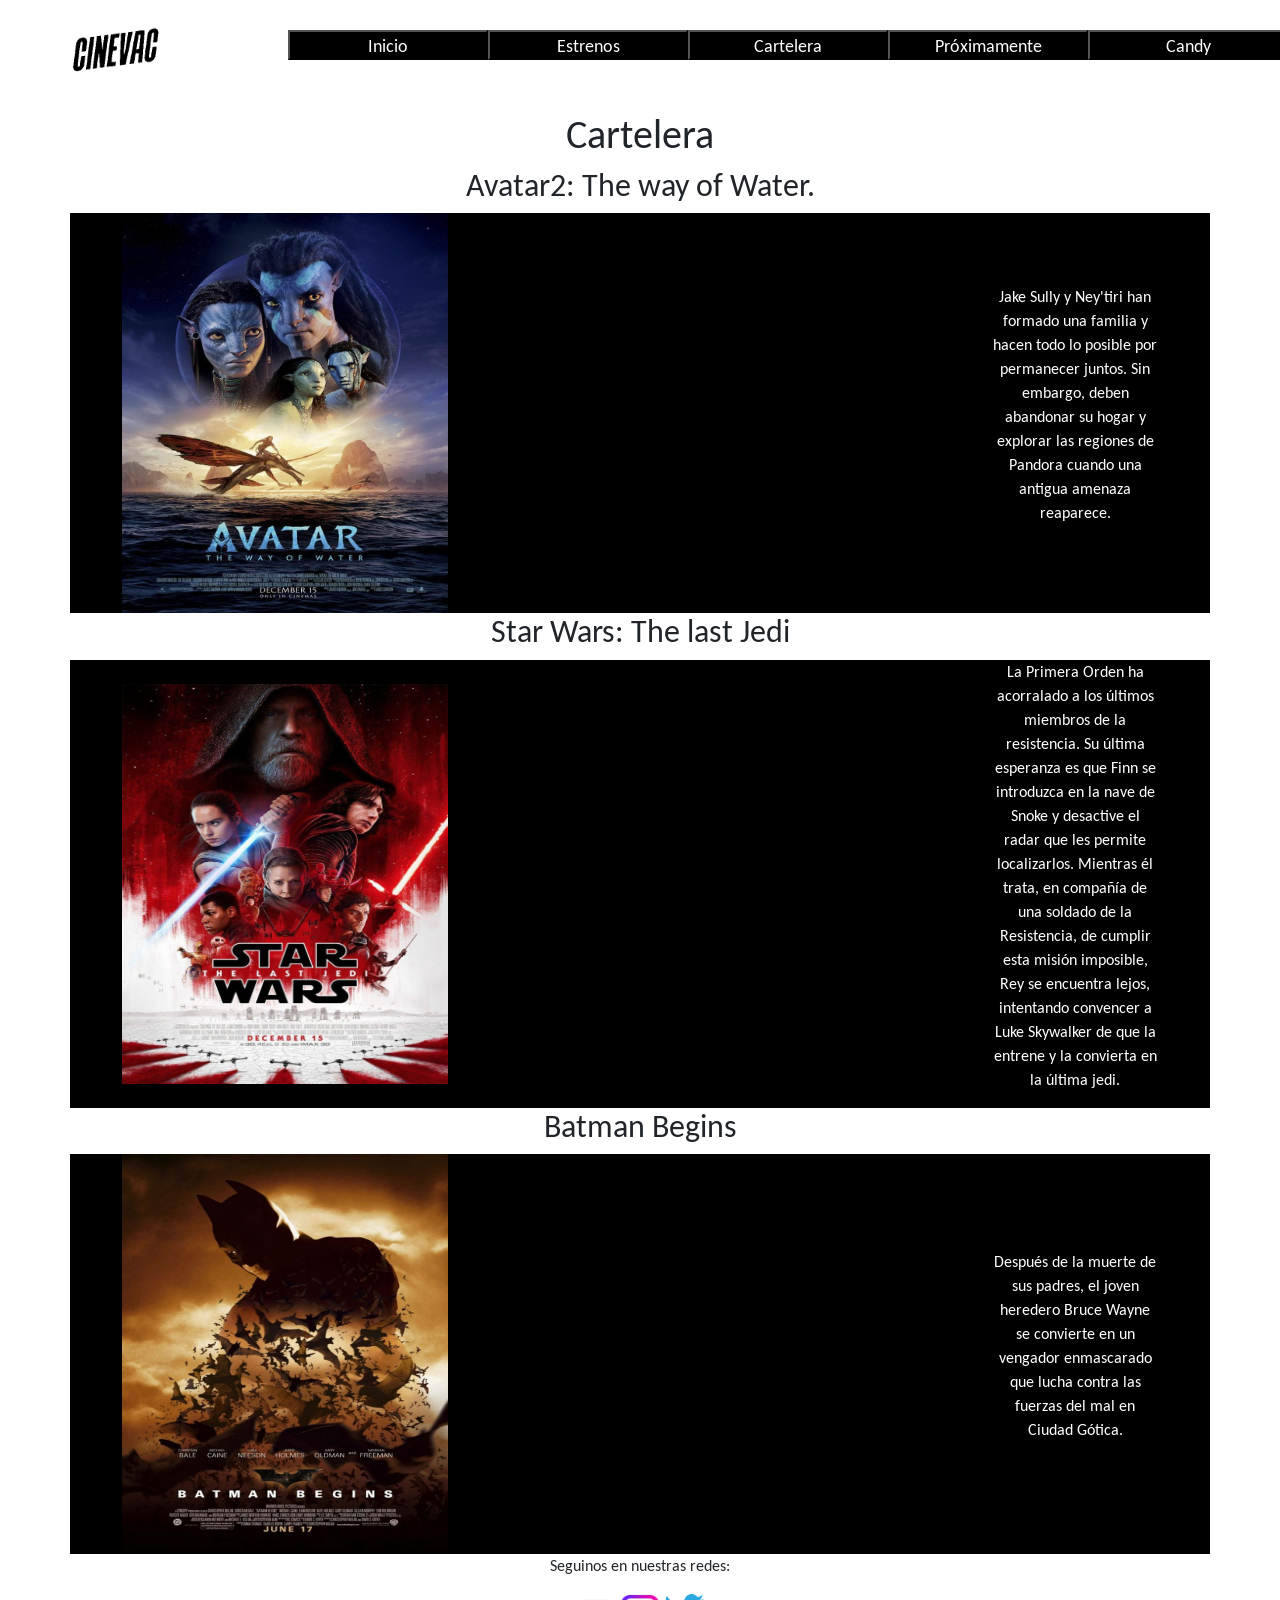
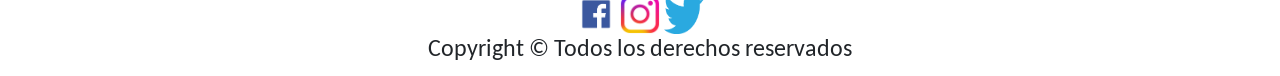
==== cartelera.html @ be59f870 "Primeros cambios para adaptar a boostrap" ====
<!DOCTYPE html>
<html>
  <head>
    <title>CineVac</title>
    <meta charset="utf-8" />
    <meta name="viewport" content="width=device-width, initial-scale=1.0">
    <link href="https://cdn.jsdelivr.net/npm/bootstrap@5.3.0-alpha3/dist/css/bootstrap.min.css" rel="stylesheet" integrity="sha384-KK94CHFLLe+nY2dmCWGMq91rCGa5gtU4mk92HdvYe+M/SXH301p5ILy+dN9+nJOZ" crossorigin="anonymous">
    <script src="https://cdn.jsdelivr.net/npm/bootstrap@5.3.0-alpha3/dist/js/bootstrap.bundle.min.js" integrity="sha384-ENjdO4Dr2bkBIFxQpeoTz1HIcje39Wm4jDKdf19U8gI4ddQ3GYNS7NTKfAdVQSZe" crossorigin="anonymous"></script>
    <link rel="icon" href="Recursos/logocinevac.png" />
    <link rel="stylesheet" href="css/style.css" />
    <link rel="preconnect" href="https://fonts.googleapis.com" />
    <link rel="preconnect" href="https://fonts.gstatic.com" crossorigin />
   
    <link
      href="https://fonts.googleapis.com/css2?family=Carlito:wght@400;700&display=swap"
      rel="stylesheet"/>
  </head>
  <meta name="copyright" content="google" />
  <body class="body">
    <header>
      <nav class="navegador">
        <ul id="nav-list">
          <li> <img class="logo-cvac" src="Recursos/logocinevac.png" alt="logo"/></li>
          <li ><a href="Inicio.html"><input type="button" value="Inicio" class="botones"/></a></li>
          <li ><a href="estrenos.html"><input type="button" value="Estrenos" class="botones"/></a></li>
          <li ><a href="cartelera.html"><input type="button" value="Cartelera" class="botones"/></a></li>
          <li ><a href="proximamente.html"><input type="button" value="Próximamente" class="botones"/></a></li>
          <li ><a href="candy.html"><input type="button" value="Candy" class="botones"/></a></li>
          </ul>
        </nav>
    </header>
    
    
<main>
    <h1>Cartelera</h1>

    <div class="container">
      <h2>Avatar2: The way of Water.</h3>
    <div class="contenedor row">
        <img class="col-4" src="Recursos/avatar.jpg" />
        <iframe class="col-6" src="https://www.youtube.com/embed/d9MyW72ELq0" title="Avatar: The Way of Water | Official Trailer" frameborder="0" allow="accelerometer; autoplay; clipboard-write; encrypted-media; gyroscope; picture-in-picture; web-share" allowfullscreen></iframe>
        <p class="col-2">
        Jake Sully y Ney'tiri han formado una familia y hacen todo lo posible
        por permanecer juntos. Sin embargo, deben abandonar su hogar y explorar
        las regiones de Pandora cuando una antigua amenaza reaparece.
        </p>
    </div>
    </div>

    <div class="container">
    <h2>Star Wars: The last Jedi</h2>
    <div class="contenedor row">
      <img class="col-4" src="Recursos/starwars.jpg" />
      <iframe class="col-6" src="https://www.youtube.com/embed/Q0CbN8sfihY" title="Star Wars: The Last Jedi Trailer (Official)" frameborder="0" allow="accelerometer; autoplay; clipboard-write; encrypted-media; gyroscope; picture-in-picture; web-share" allowfullscreen></iframe>
      <p class="col-2">
        La Primera Orden ha acorralado a los últimos miembros de la resistencia.
        Su última esperanza es que Finn se introduzca en la nave de Snoke y
        desactive el radar que les permite localizarlos. Mientras él trata, en
        compañía de una soldado de la Resistencia, de cumplir esta misión
        imposible, Rey se encuentra lejos, intentando convencer a Luke Skywalker
        de que la entrene y la convierta en la última jedi.
      </p>
    </div>
    </div>

    <div class="container">
    <h2>Batman Begins</h2>
    <div class="contenedor row">
      <img class="col-4"src="Recursos/batman.jpg" />
      <iframe class="col-6"src="https://www.youtube.com/embed/neY2xVmOfUM" title="Batman Begins (2005) Official Trailer #1 - Christopher Nolan Movie" frameborder="0" allow="accelerometer; autoplay; clipboard-write; encrypted-media; gyroscope; picture-in-picture; web-share" allowfullscreen></iframe>
      <p class="col-2">
        Después de la muerte de sus padres, el joven heredero Bruce Wayne se
        convierte en un vengador enmascarado que lucha contra las fuerzas del
        mal en Ciudad Gótica.
      </p>
    </div>
  </div>
  </main>

    <footer class="footer">
      <p>Seguinos en nuestras redes:</p>
      <a href="#" target="_blank"> <img class="logo_red_soc"src="Recursos/logofb.png"></a>
      <a href="#" target="_blank"> <img class="logo_red_soc"src="Recursos/logoig.png"></a>
      <a href="#" target="_blank"> <img class="logo_red_soc"src="Recursos/logotw.png"></a>
      <h4>Copyright © Todos los derechos reservados</h4>
    </footer>
  </body>
</html>
---- css/style.css ----
.body {
  min-height: 100vh;
  display: grid;
  flex-direction: column;
  background-color:  #ffffff;
  text-align: center;
  font-family: "Carlito", sans-serif;
  padding: 5px 7px 5px 7px;
  overflow-y: scroll;
  
 
  
}

.fuente_carlito {
  font-family: "Carlito", sans-serif;
}

.navegador {
  vertical-align: bottom;
  align-items: center;
  justify-content: center;
  background-color: #ffffff;
}

#nav-list {
  list-style-type:none;
  grid-template-columns: repeat(6, 200px);
  display: grid;
  justify-content: center;
  background-color: #ffffff
}


#nav-list li {
  font-size: 18px;
  margin: 15px;
  
}

#nav-list li a {
  padding: 5px 7px 5px 7px; 
  text-decoration: none;
  
}


.logo-cvac {
  height: 60px;
  width: 90px;
  display: grid;
  align-items: center;
} 

/*barra de busqueda*/
.input {
  border-radius: 10px;
}
/*botones de arriba*/
.botones {
  height: 30px;
  width: 200px;
  margin: 10px;
  background-color: #000000;
  color: #ffffff;
  margin-bottom: 15px;

}
.botones:hover {
  background-color: rgb(6, 9, 212);
}

.contenedor img{
height: 400px;
width: 350px;
}
.contenedor iframe{
  margin-left: 10px;
  margin-right: 10px;
  height: 400px;
  width: 500px;

  
}
.mariobanner{
  display: inline-block;
  text-align: center;
  width: 950px;
  color: #000000;
}

.mariobanner img {
height: 400px;

}

.contenedor {

display: flex;
align-items: center;
justify-content: center;
background-color: #000000;

}
 
.contenedor p{
  
  color:#ffffff
}

.aside {
  float:left;
  width: 300px;
  height:500px;
  background-color: #ffffff;
  border: 1px;
  border-style: solid;
  text-align: center;
  justify-content: center;
  
}
.aside h2{
  text-align: center;
}

.login{
  list-style-type: none;
}

#btn_login:hover{
  background-color: rgb(206, 206, 211);
}

.login li{
  margin-bottom: 10px;
  margin-right: 30px;
}
.login h3{
  text-align: center;
}
.foto_pocho{
  height: 450px;
  
  width: 1000px;
}

.contenedor_candy{
  display: inline-block;
  align-items: center;
  justify-content: center; 
  text-align: center;
  
}

.logo_red_soc{
  height: 40px;
  width: 40px;
}

.footer{
margin-top: auto;
}

@media screen and (max-width: 576px){
  .container{
    width: 100%;
  }
   
  }




/* .navegador ul {
  list-style-type: none;
  text-align: center;
}
.navegador li {
  display: inline;
  text-align: center;
  margin: 0 10px 0 0;
}
navegador li a {
  padding: 5px 7px 5px 7px;
  color: #666;
  background-color: #eeeeee;
  border: 1px solid #ccc;
  text-decoration: none;
}
.navegador li a:hover {
  background-color: #333333;
  color: #ffffff;
}

.logo{
    
   margin: 0 auto;
} */
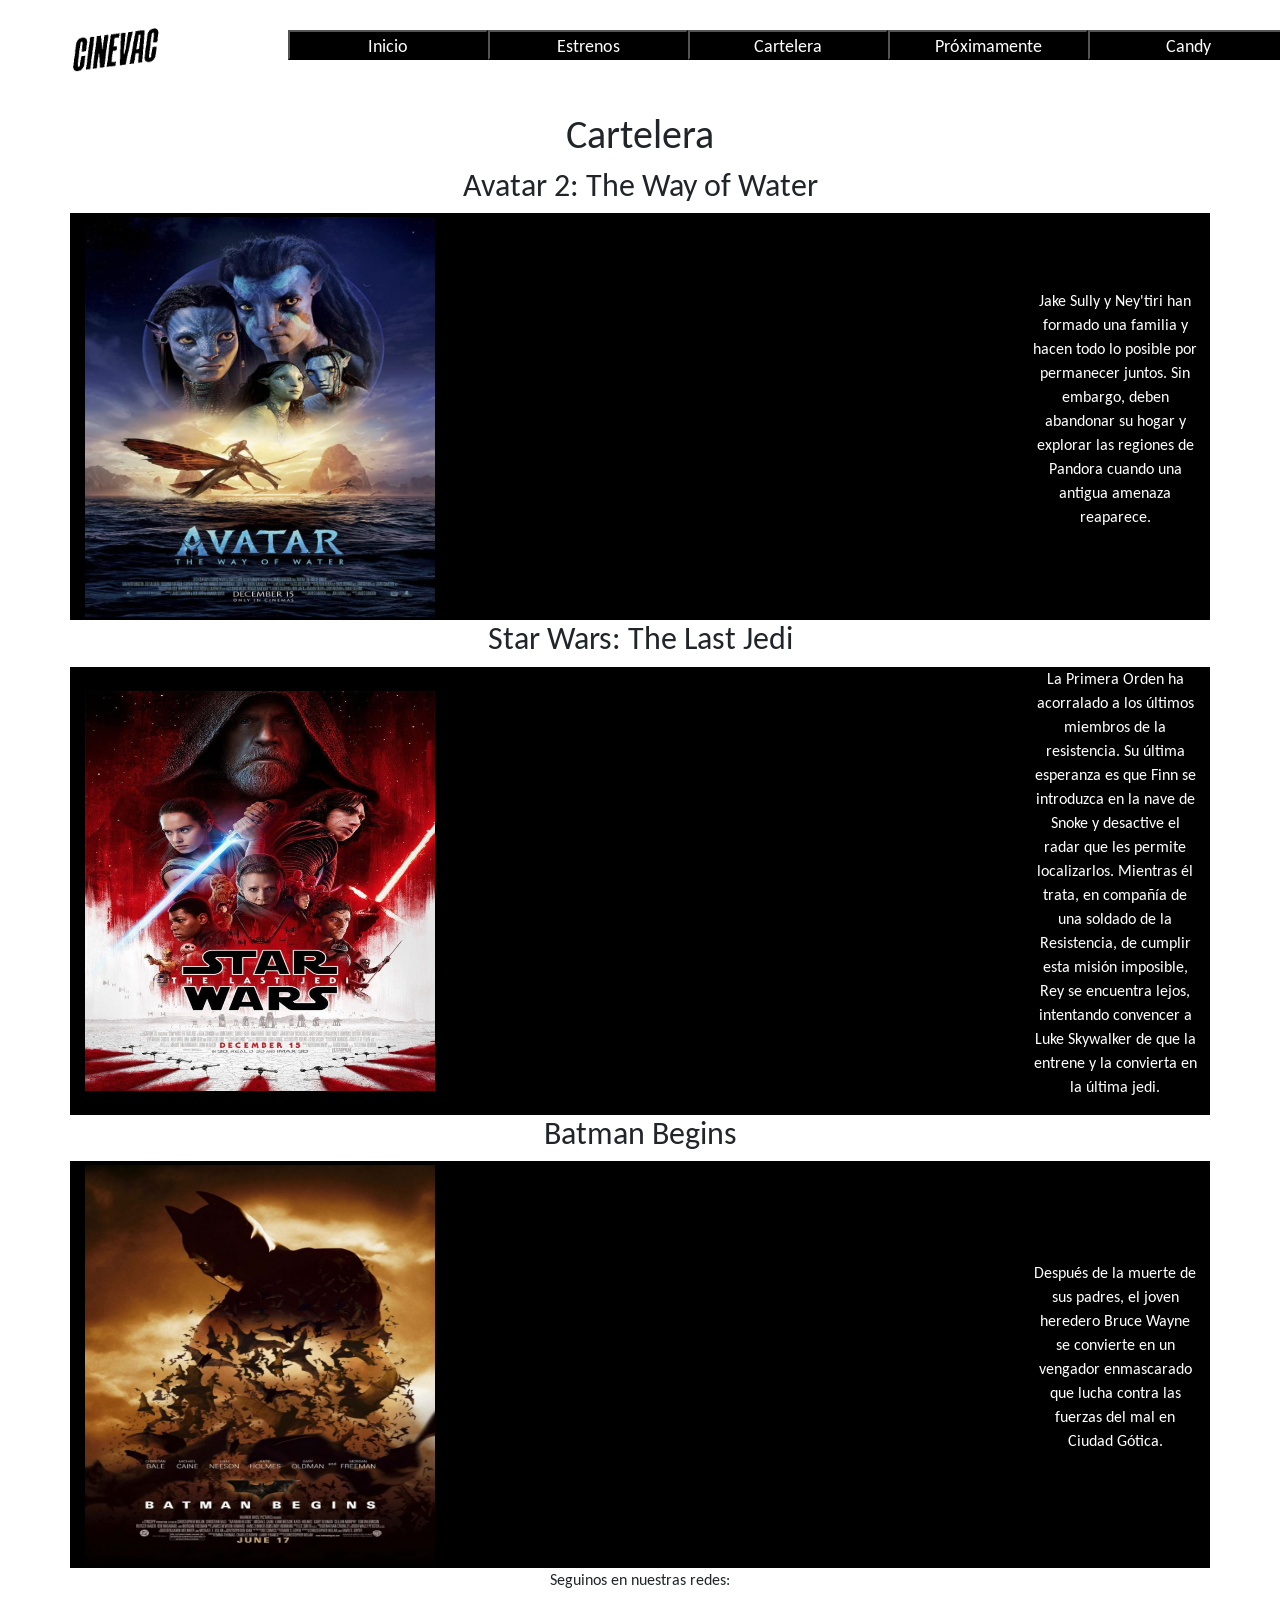
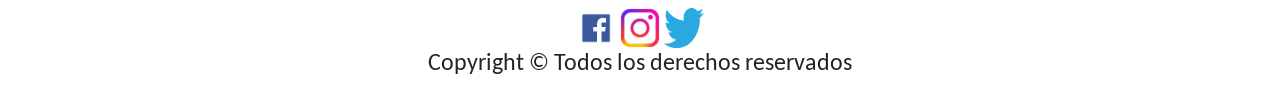
==== commit fc37e2ff: "cambios al responsivo" ====
--- a/cartelera.html
+++ b/cartelera.html
@@ -35,46 +35,61 @@
     <h1>Cartelera</h1>
 
     <div class="container">
-      <h2>Avatar2: The way of Water.</h3>
-    <div class="contenedor row">
-        <img class="col-4" src="Recursos/avatar.jpg" />
-        <iframe class="col-6" src="https://www.youtube.com/embed/d9MyW72ELq0" title="Avatar: The Way of Water | Official Trailer" frameborder="0" allow="accelerometer; autoplay; clipboard-write; encrypted-media; gyroscope; picture-in-picture; web-share" allowfullscreen></iframe>
-        <p class="col-2">
-        Jake Sully y Ney'tiri han formado una familia y hacen todo lo posible
-        por permanecer juntos. Sin embargo, deben abandonar su hogar y explorar
-        las regiones de Pandora cuando una antigua amenaza reaparece.
-        </p>
-    </div>
+      <h2 class="text-center">Avatar 2: The Way of Water</h2>
+      <div class="contenedor row">
+        <div class="col-lg-4 col-sm-12">
+          <img class="img-fluid" src="Recursos/avatar.jpg" alt="Imagen de Avatar 2: The Way of Water" />
+        </div>
+        <div class="col-lg-6 col-sm-12">
+          <div class="embed-responsive embed-responsive-16by9">
+            <iframe class="embed-responsive-item" src="https://www.youtube.com/embed/d9MyW72ELq0" title="Avatar: The Way of Water | Official Trailer" frameborder="0" allow="accelerometer; autoplay; clipboard-write; encrypted-media; gyroscope; picture-in-picture; web-share" allowfullscreen></iframe>
+          </div>
+        </div>
+        <div class="col-lg-2 col-sm-12">
+          <p>
+            Jake Sully y Ney'tiri han formado una familia y hacen todo lo posible por permanecer juntos. Sin embargo, deben abandonar su hogar y explorar las regiones de Pandora cuando una antigua amenaza reaparece.
+          </p>
+        </div>
+      </div>
     </div>
 
     <div class="container">
-    <h2>Star Wars: The last Jedi</h2>
-    <div class="contenedor row">
-      <img class="col-4" src="Recursos/starwars.jpg" />
-      <iframe class="col-6" src="https://www.youtube.com/embed/Q0CbN8sfihY" title="Star Wars: The Last Jedi Trailer (Official)" frameborder="0" allow="accelerometer; autoplay; clipboard-write; encrypted-media; gyroscope; picture-in-picture; web-share" allowfullscreen></iframe>
-      <p class="col-2">
-        La Primera Orden ha acorralado a los últimos miembros de la resistencia.
-        Su última esperanza es que Finn se introduzca en la nave de Snoke y
-        desactive el radar que les permite localizarlos. Mientras él trata, en
-        compañía de una soldado de la Resistencia, de cumplir esta misión
-        imposible, Rey se encuentra lejos, intentando convencer a Luke Skywalker
-        de que la entrene y la convierta en la última jedi.
-      </p>
-    </div>
+      <h2 class="text-center">Star Wars: The Last Jedi</h2>
+      <div class="contenedor row">
+        <div class="col-lg-4 col-sm-12">
+          <img class="img-fluid" src="Recursos/starwars.jpg" alt="Imagen de Star Wars: The Last Jedi" />
+        </div>
+        <div class="col-lg-6 col-sm-12">
+          <div class="embed-responsive embed-responsive-16by9">
+            <iframe class="embed-responsive-item" src="https://www.youtube.com/embed/Q0CbN8sfihY" title="Star Wars: The Last Jedi Trailer (Official)" frameborder="0" allow="accelerometer; autoplay; clipboard-write; encrypted-media; gyroscope; picture-in-picture; web-share" allowfullscreen></iframe>
+          </div>
+        </div>
+        <div class="col-lg-2 col-sm-12">
+          <p>
+            La Primera Orden ha acorralado a los últimos miembros de la resistencia. Su última esperanza es que Finn se introduzca en la nave de Snoke y desactive el radar que les permite localizarlos. Mientras él trata, en compañía de una soldado de la Resistencia, de cumplir esta misión imposible, Rey se encuentra lejos, intentando convencer a Luke Skywalker de que la entrene y la convierta en la última jedi.
+          </p>
+        </div>
+      </div>
     </div>
 
     <div class="container">
-    <h2>Batman Begins</h2>
-    <div class="contenedor row">
-      <img class="col-4"src="Recursos/batman.jpg" />
-      <iframe class="col-6"src="https://www.youtube.com/embed/neY2xVmOfUM" title="Batman Begins (2005) Official Trailer #1 - Christopher Nolan Movie" frameborder="0" allow="accelerometer; autoplay; clipboard-write; encrypted-media; gyroscope; picture-in-picture; web-share" allowfullscreen></iframe>
-      <p class="col-2">
-        Después de la muerte de sus padres, el joven heredero Bruce Wayne se
-        convierte en un vengador enmascarado que lucha contra las fuerzas del
-        mal en Ciudad Gótica.
-      </p>
+      <h2 class="text-center">Batman Begins</h2>
+      <div class="contenedor row">
+        <div class="col-lg-4 col-sm-12">
+          <img class="img-fluid" src="Recursos/batman.jpg" alt="Imagen de Batman Begins" />
+        </div>
+        <div class="col-lg-6 col-sm-12">
+          <div class="embed-responsive embed-responsive-16by9">
+            <iframe class="embed-responsive-item" src="https://www.youtube.com/embed/neY2xVmOfUM" title="Batman Begins (2005) Official Trailer #1 - Christopher Nolan Movie" frameborder="0" allow="accelerometer; autoplay; clipboard-write; encrypted-media; gyroscope; picture-in-picture; web-share" allowfullscreen></iframe>
+          </div>
+        </div>
+        <div class="col-lg-2 col-sm-12">
+          <p>
+            Después de la muerte de sus padres, el joven heredero Bruce Wayne se convierte en un vengador enmascarado que lucha contra las fuerzas del mal en Ciudad Gótica.
+          </p>
+        </div>
+      </div>
     </div>
-  </div>
   </main>
 
     <footer class="footer">
--- a/css/style.css
+++ b/css/style.css
@@ -136,9 +136,7 @@
   margin-bottom: 10px;
   margin-right: 30px;
 }
-.login h3{
-  text-align: center;
-}
+
 .foto_pocho{
   height: 450px;
   
@@ -164,7 +162,7 @@
 
 @media screen and (max-width: 576px){
   .container{
-    width: 100%;
+    width: 100vh;
   }
    
   }
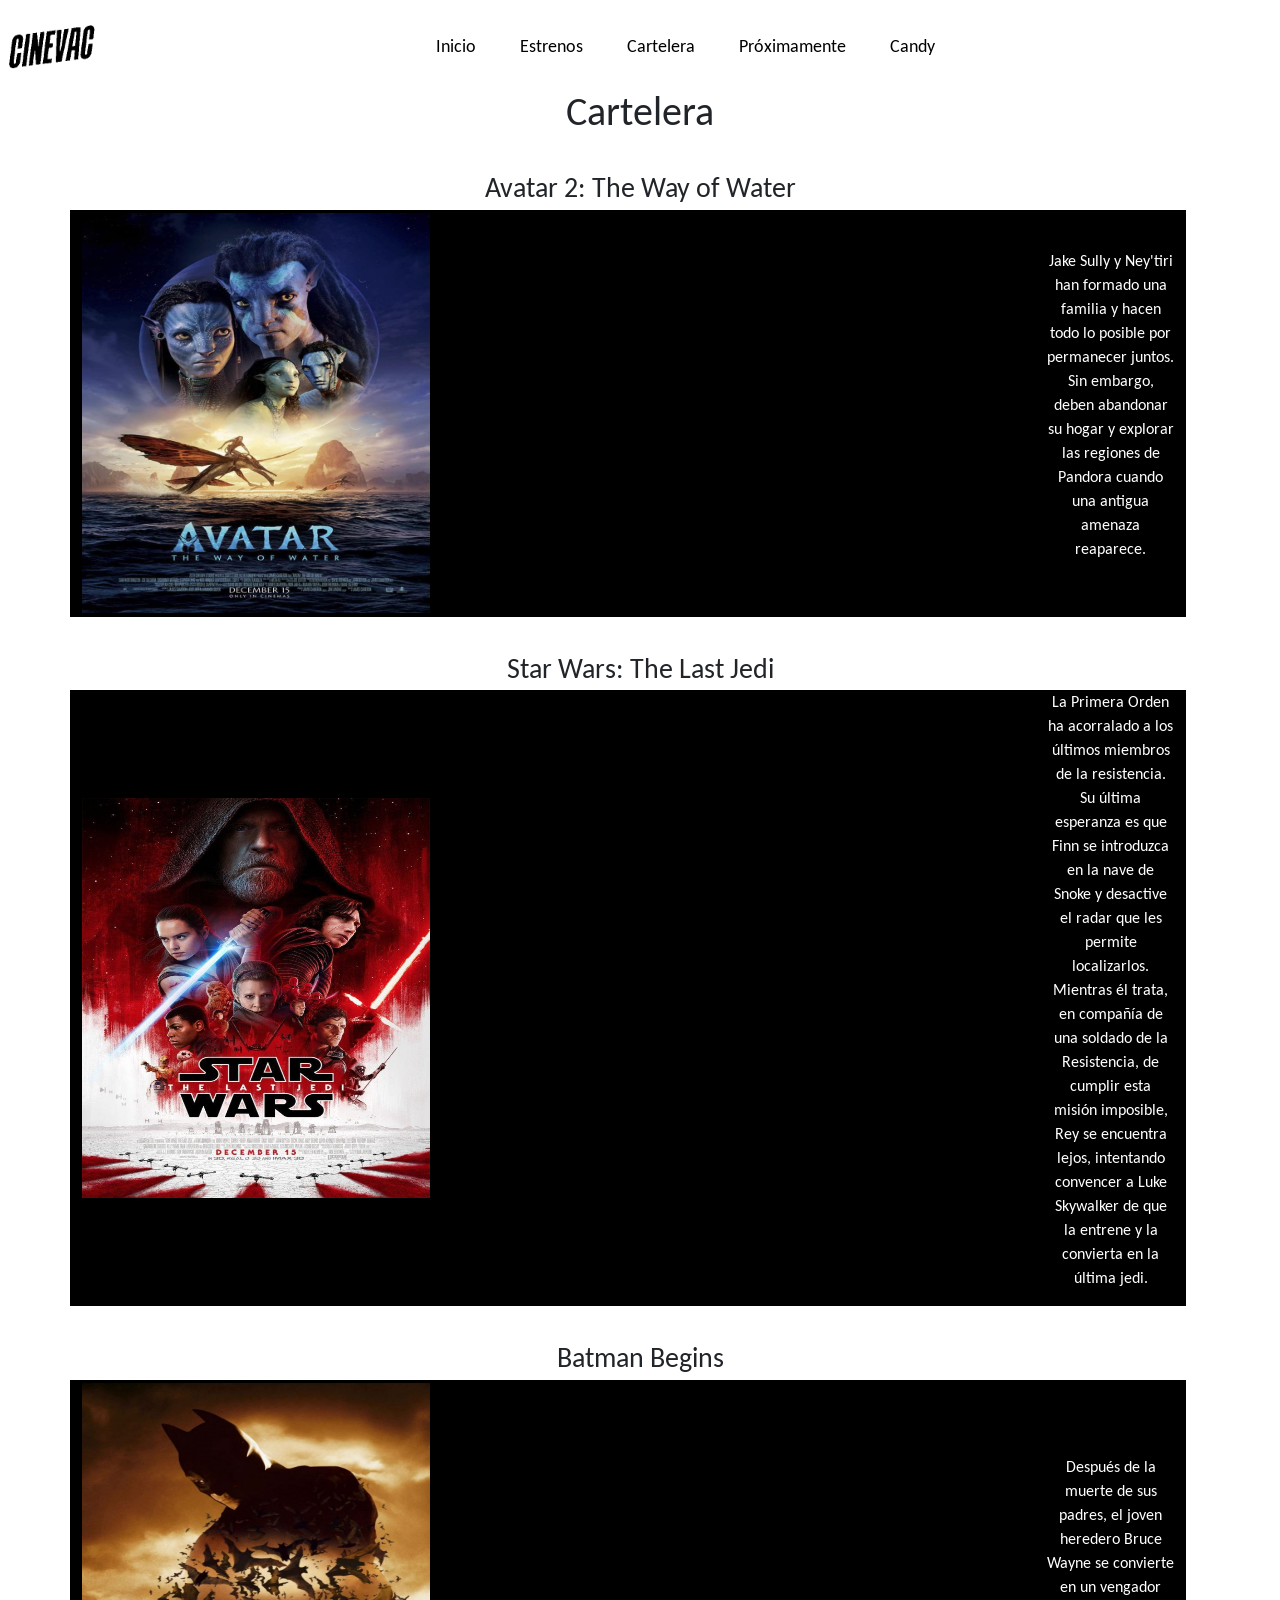
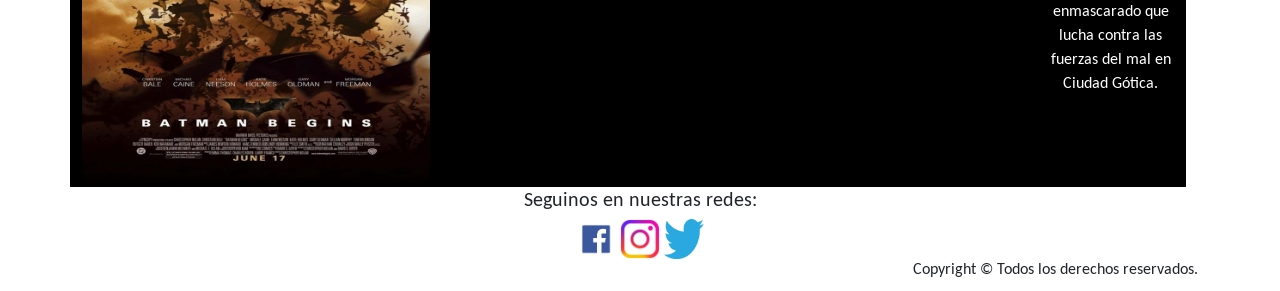
==== commit 68aa87e8: "se hicieron resposivos estrenos y cartelera, adaptandolos a vista mobile, se cambio la foto de candy" ====
--- a/cartelera.html
+++ b/cartelera.html
@@ -10,7 +10,6 @@
     <link rel="stylesheet" href="css/style.css" />
     <link rel="preconnect" href="https://fonts.googleapis.com" />
     <link rel="preconnect" href="https://fonts.gstatic.com" crossorigin />
-   
     <link
       href="https://fonts.googleapis.com/css2?family=Carlito:wght@400;700&display=swap"
       rel="stylesheet"/>
@@ -18,24 +17,25 @@
   <meta name="copyright" content="google" />
   <body class="body">
     <header>
-      <nav class="navegador">
-        <ul id="nav-list">
-          <li> <img class="logo-cvac" src="Recursos/logocinevac.png" alt="logo"/></li>
-          <li ><a href="Inicio.html"><input type="button" value="Inicio" class="botones"/></a></li>
-          <li ><a href="estrenos.html"><input type="button" value="Estrenos" class="botones"/></a></li>
-          <li ><a href="cartelera.html"><input type="button" value="Cartelera" class="botones"/></a></li>
-          <li ><a href="proximamente.html"><input type="button" value="Próximamente" class="botones"/></a></li>
-          <li ><a href="candy.html"><input type="button" value="Candy" class="botones"/></a></li>
+      <nav class="navbar navbar-expand-lg navbar-light">
+        <img src="Recursos/logocinevac.png" alt="logo" class="logo-cvac">
+        <div class="collapse navbar-collapse" id="nav-list">
+          <ul class="navbar-nav ml-auto">
+            <li class="nav-item"> <a class="nav-link" href="Inicio.html">Inicio</a></li>
+            <li class="nav-item"> <a class="nav-link" href="estrenos.html">Estrenos</a></li>
+            <li class="nav-item"> <a class="nav-link" href="cartelera.html">Cartelera</a></li>
+            <li class="nav-item"> <a class="nav-link" href="proximamente.html">Próximamente</a></li>
+            <li class="nav-item"> <a class="nav-link" href="candy.html">Candy</a></li>
           </ul>
-        </nav>
+        </div>
+      </nav>
     </header>
     
-    
-<main>
+  <main>
     <h1>Cartelera</h1>
 
     <div class="container">
-      <h2 class="text-center">Avatar 2: The Way of Water</h2>
+      <h3 class="text-center">Avatar 2: The Way of Water</h3>
       <div class="contenedor row">
         <div class="col-lg-4 col-sm-12">
           <img class="img-fluid" src="Recursos/avatar.jpg" alt="Imagen de Avatar 2: The Way of Water" />
@@ -54,7 +54,7 @@
     </div>
 
     <div class="container">
-      <h2 class="text-center">Star Wars: The Last Jedi</h2>
+      <h3 class="text-center">Star Wars: The Last Jedi</h3>
       <div class="contenedor row">
         <div class="col-lg-4 col-sm-12">
           <img class="img-fluid" src="Recursos/starwars.jpg" alt="Imagen de Star Wars: The Last Jedi" />
@@ -73,7 +73,7 @@
     </div>
 
     <div class="container">
-      <h2 class="text-center">Batman Begins</h2>
+      <h3 class="text-center">Batman Begins</h3>
       <div class="contenedor row">
         <div class="col-lg-4 col-sm-12">
           <img class="img-fluid" src="Recursos/batman.jpg" alt="Imagen de Batman Begins" />
@@ -92,12 +92,22 @@
     </div>
   </main>
 
-    <footer class="footer">
-      <p>Seguinos en nuestras redes:</p>
-      <a href="#" target="_blank"> <img class="logo_red_soc"src="Recursos/logofb.png"></a>
-      <a href="#" target="_blank"> <img class="logo_red_soc"src="Recursos/logoig.png"></a>
-      <a href="#" target="_blank"> <img class="logo_red_soc"src="Recursos/logotw.png"></a>
-      <h4>Copyright © Todos los derechos reservados</h4>
-    </footer>
+  <footer>
+    <div class="container">
+      <div class="row">
+        <div class="col-12">
+          <h5 class="col-12">Seguinos en nuestras redes:</h5>
+          
+            <a href="#" target="_blank"><img class="logo_red_soc" src="Recursos/logofb.png" alt="Facebook"></a>
+            <a href="#" target="_blank"><img class="logo_red_soc" src="Recursos/logoig.png" alt="Instagram"></a>
+            <a href="#" target="_blank"><img class="logo_red_soc" src="Recursos/logotw.png" alt="Twitter"></a>
+          </div>
+        </div>
+        <div class="col-12">
+          <h6 class="text-end">Copyright © Todos los derechos reservados.</h6>
+        </div>
+      </div>
+    </div>
+  </footer>
   </body>
 </html>
--- a/css/style.css
+++ b/css/style.css
@@ -8,28 +8,21 @@
   font-family: "Carlito", sans-serif;
   padding: 5px 7px 5px 7px;
   overflow-y: scroll;
-  
- 
-  
 }
 
 .fuente_carlito {
   font-family: "Carlito", sans-serif;
 }
 
-.navegador {
-  vertical-align: bottom;
-  align-items: center;
-  justify-content: center;
-  background-color: #ffffff;
-}
 
 #nav-list {
   list-style-type:none;
   grid-template-columns: repeat(6, 200px);
   display: grid;
   justify-content: center;
-  background-color: #ffffff
+  background-color: #ffffff;
+  
+  
 }
 
 
@@ -42,9 +35,12 @@
 #nav-list li a {
   padding: 5px 7px 5px 7px; 
   text-decoration: none;
-  
+  color: #000000;
 }
 
+#nav-list li a:hover {
+  color: #002fff;
+}
 
 .logo-cvac {
   height: 60px;
@@ -68,16 +64,29 @@
 
 }
 .botones:hover {
-  background-color: rgb(6, 9, 212);
+  background-color: rgb(35, 33, 190);
+}
+
+.contenedor {
+  display: flex;
+  align-items: center;
+  justify-content: center ;
+  background-color: #000000;
+  width: 100%;
+}
+
+
+.contenedor p{
+  margin-left: 35px;
+  color:#ffffff
 }
 
 .contenedor img{
 height: 400px;
 width: 350px;
 }
+
 .contenedor iframe{
-  margin-left: 10px;
-  margin-right: 10px;
   height: 400px;
   width: 500px;
 
@@ -95,25 +104,14 @@
 
 }
 
-.contenedor {
-
-display: flex;
-align-items: center;
-justify-content: center;
-background-color: #000000;
-
-}
- 
-.contenedor p{
-  
-  color:#ffffff
-}
 
 .aside {
   float:left;
   width: 300px;
   height:500px;
+  margin-top: 45px;
   background-color: #ffffff;
+  color: #000000;
   border: 1px;
   border-style: solid;
   text-align: center;
@@ -128,27 +126,19 @@
   list-style-type: none;
 }
 
-#btn_login:hover{
-  background-color: rgb(206, 206, 211);
-}
-
 .login li{
   margin-bottom: 10px;
   margin-right: 30px;
+  
 }
 
-.foto_pocho{
-  height: 450px;
-  
-  width: 1000px;
-}
 
 .contenedor_candy{
   display: inline-block;
   align-items: center;
   justify-content: center; 
   text-align: center;
-  
+
 }
 
 .logo_red_soc{
@@ -156,19 +146,20 @@
   width: 40px;
 }
 
-.footer{
-margin-top: auto;
+
+
+.navbar-nav .nav-link{
+  color: rgb(0, 0, 0);
 }
 
-@media screen and (max-width: 576px){
-  .container{
-    width: 100vh;
-  }
-   
-  }
+.navbar-nav .nav-link:hover {
+  color: rgb(0, 46, 252);
+}
 
-
-
+.container h3{
+  margin-top: 35px;
+  margin-bottom: 5px;
+}
 
 /* .navegador ul {
   list-style-type: none;
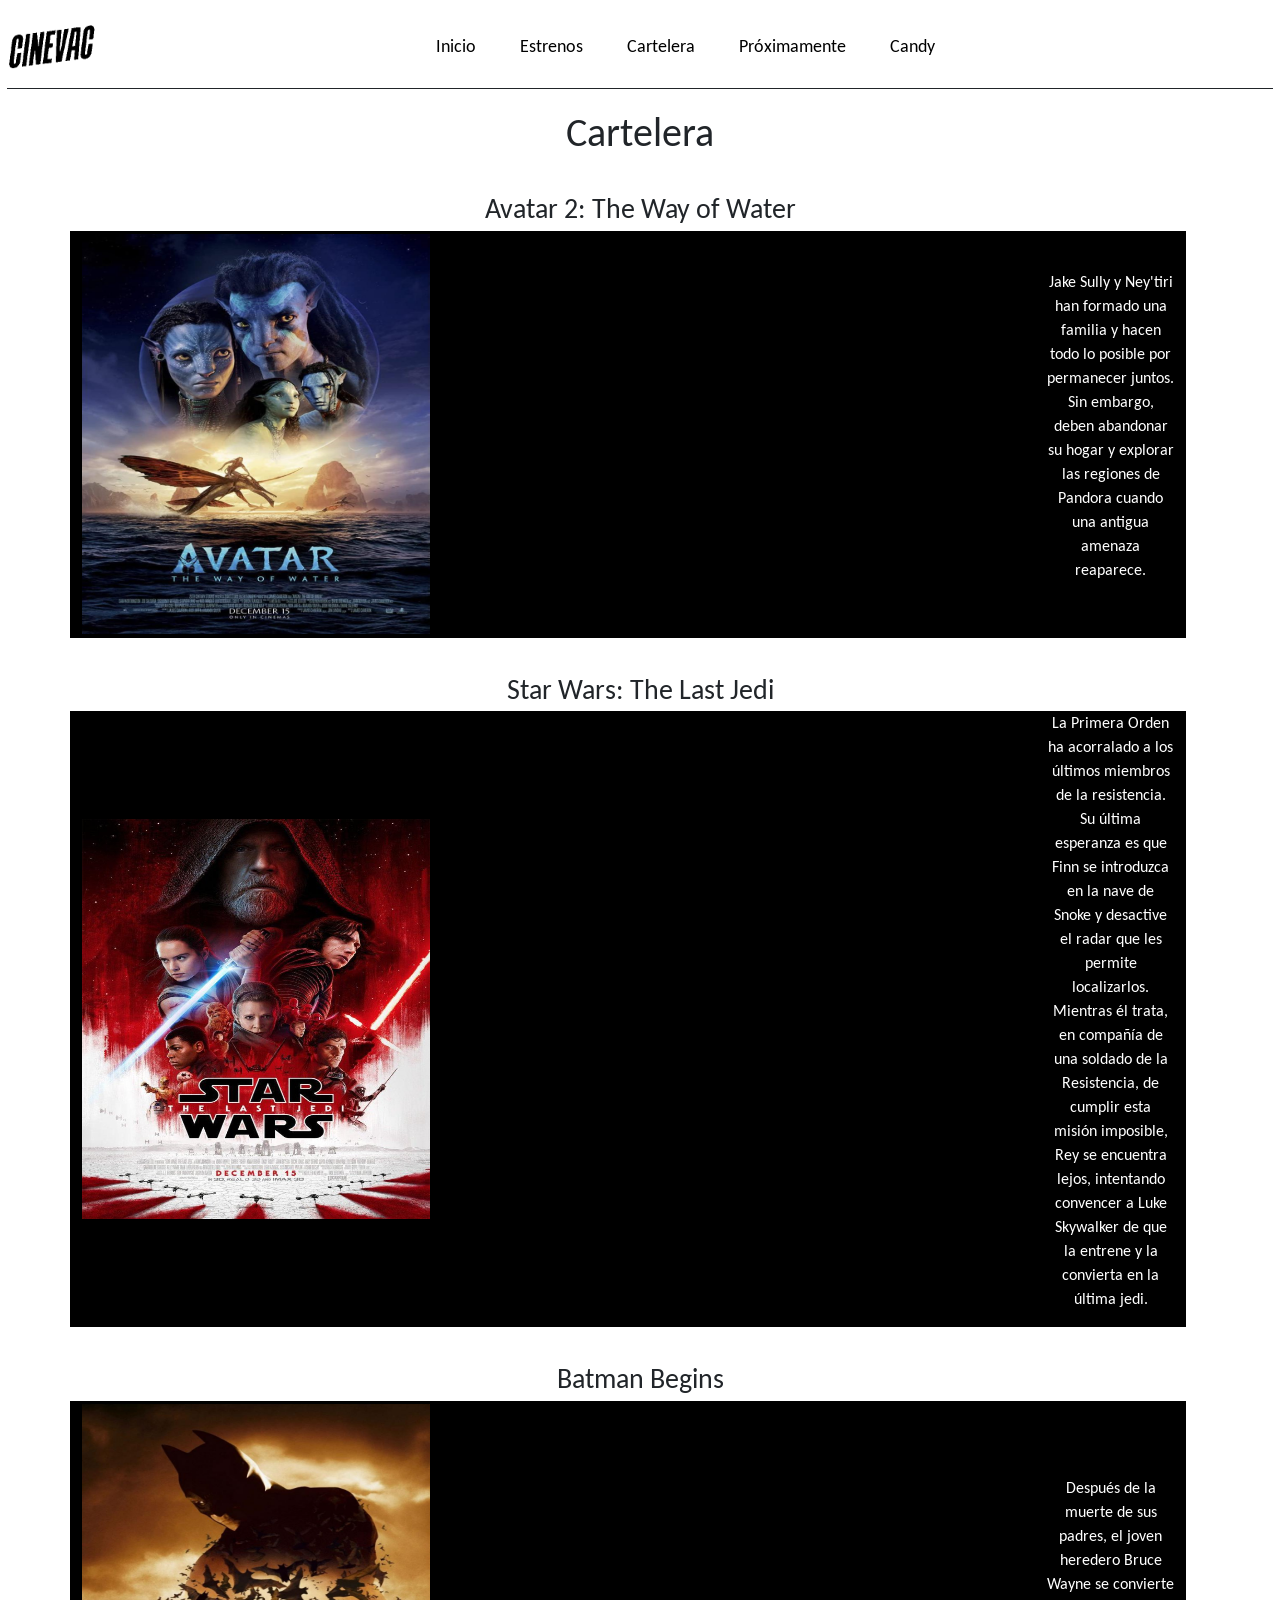
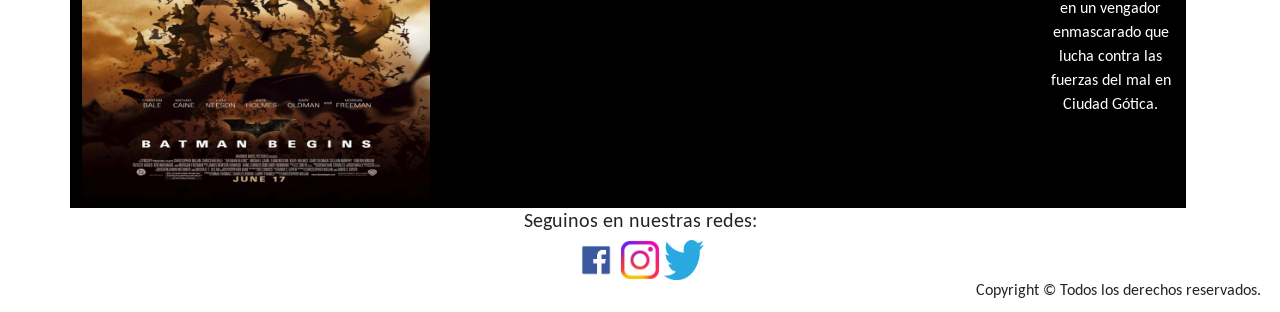
==== commit 83ecba8b: "se agrego media queries para ajustar el tamaño de todos los elementos de estrenos y cartelera para l" ====
--- a/cartelera.html
+++ b/cartelera.html
@@ -16,84 +16,88 @@
   </head>
   <meta name="copyright" content="google" />
   <body class="body">
+    
     <header>
-      <nav class="navbar navbar-expand-lg navbar-light">
-        <img src="Recursos/logocinevac.png" alt="logo" class="logo-cvac">
-        <div class="collapse navbar-collapse" id="nav-list">
-          <ul class="navbar-nav ml-auto">
-            <li class="nav-item"> <a class="nav-link" href="Inicio.html">Inicio</a></li>
-            <li class="nav-item"> <a class="nav-link" href="estrenos.html">Estrenos</a></li>
-            <li class="nav-item"> <a class="nav-link" href="cartelera.html">Cartelera</a></li>
-            <li class="nav-item"> <a class="nav-link" href="proximamente.html">Próximamente</a></li>
-            <li class="nav-item"> <a class="nav-link" href="candy.html">Candy</a></li>
-          </ul>
-        </div>
-      </nav>
+      <div class="encabezado">
+        <nav class="navbar navbar-expand-lg navbar-light">
+          <img src="Recursos/logocinevac.png" alt="logo" class="logo-cvac">
+          <div class="collapse navbar-collapse" id="nav-list">
+            <ul class="navbar-nav ml-auto">
+              <li class="nav-item"> <a class="nav-link" href="Inicio.html">Inicio</a></li>
+              <li class="nav-item"> <a class="nav-link" href="estrenos.html">Estrenos</a></li>
+              <li class="nav-item"> <a class="nav-link" href="cartelera.html">Cartelera</a></li>
+              <li class="nav-item"> <a class="nav-link" href="proximamente.html">Próximamente</a></li>
+              <li class="nav-item"> <a class="nav-link" href="candy.html">Candy</a></li>
+            </ul>
+          </div>
+        </nav>
+      </div>
     </header>
     
-  <main>
-    <h1>Cartelera</h1>
+    <main>
+      
 
-    <div class="container">
-      <h3 class="text-center">Avatar 2: The Way of Water</h3>
-      <div class="contenedor row">
-        <div class="col-lg-4 col-sm-12">
-          <img class="img-fluid" src="Recursos/avatar.jpg" alt="Imagen de Avatar 2: The Way of Water" />
-        </div>
-        <div class="col-lg-6 col-sm-12">
-          <div class="embed-responsive embed-responsive-16by9">
-            <iframe class="embed-responsive-item" src="https://www.youtube.com/embed/d9MyW72ELq0" title="Avatar: The Way of Water | Official Trailer" frameborder="0" allow="accelerometer; autoplay; clipboard-write; encrypted-media; gyroscope; picture-in-picture; web-share" allowfullscreen></iframe>
+      <div class="container">
+        <h1>Cartelera</h1>
+        <h3 class="text-center">Avatar 2: The Way of Water</h3>
+        <div class="contenedor row">
+          <div class="col-lg-4 col-sm-12">
+            <img class="img-fluid" src="Recursos/avatar.jpg" alt="Imagen de Avatar 2: The Way of Water" />
+          </div>
+          <div class="col-lg-6 col-sm-12">
+            <div class="embed-responsive embed-responsive-16by9">
+              <iframe class="embed-responsive-item" src="https://www.youtube.com/embed/d9MyW72ELq0" title="Avatar: The Way of Water | Official Trailer" frameborder="0" allow="accelerometer; autoplay; clipboard-write; encrypted-media; gyroscope; picture-in-picture; web-share" allowfullscreen></iframe>
+            </div>
+          </div>
+          <div class="col-lg-2 col-sm-12">
+            <p>
+              Jake Sully y Ney'tiri han formado una familia y hacen todo lo posible por permanecer juntos. Sin embargo, deben abandonar su hogar y explorar las regiones de Pandora cuando una antigua amenaza reaparece.
+            </p>
           </div>
         </div>
-        <div class="col-lg-2 col-sm-12">
-          <p>
-            Jake Sully y Ney'tiri han formado una familia y hacen todo lo posible por permanecer juntos. Sin embargo, deben abandonar su hogar y explorar las regiones de Pandora cuando una antigua amenaza reaparece.
-          </p>
+      </div>
+
+      <div class="container">
+        <h3 class="text-center">Star Wars: The Last Jedi</h3>
+        <div class="contenedor row">
+          <div class="col-lg-4 col-sm-12">
+            <img class="img-fluid" src="Recursos/starwars.jpg" alt="Imagen de Star Wars: The Last Jedi" />
+          </div>
+          <div class="col-lg-6 col-sm-12">
+            <div class="embed-responsive embed-responsive-16by9">
+              <iframe class="embed-responsive-item" src="https://www.youtube.com/embed/Q0CbN8sfihY" title="Star Wars: The Last Jedi Trailer (Official)" frameborder="0" allow="accelerometer; autoplay; clipboard-write; encrypted-media; gyroscope; picture-in-picture; web-share" allowfullscreen></iframe>
+            </div>
+          </div>
+          <div class="col-lg-2 col-sm-12">
+            <p>
+              La Primera Orden ha acorralado a los últimos miembros de la resistencia. Su última esperanza es que Finn se introduzca en la nave de Snoke y desactive el radar que les permite localizarlos. Mientras él trata, en compañía de una soldado de la Resistencia, de cumplir esta misión imposible, Rey se encuentra lejos, intentando convencer a Luke Skywalker de que la entrene y la convierta en la última jedi.
+            </p>
+          </div>
         </div>
       </div>
-    </div>
 
-    <div class="container">
-      <h3 class="text-center">Star Wars: The Last Jedi</h3>
-      <div class="contenedor row">
-        <div class="col-lg-4 col-sm-12">
-          <img class="img-fluid" src="Recursos/starwars.jpg" alt="Imagen de Star Wars: The Last Jedi" />
-        </div>
-        <div class="col-lg-6 col-sm-12">
-          <div class="embed-responsive embed-responsive-16by9">
-            <iframe class="embed-responsive-item" src="https://www.youtube.com/embed/Q0CbN8sfihY" title="Star Wars: The Last Jedi Trailer (Official)" frameborder="0" allow="accelerometer; autoplay; clipboard-write; encrypted-media; gyroscope; picture-in-picture; web-share" allowfullscreen></iframe>
+      <div class="container">
+        <h3 class="text-center">Batman Begins</h3>
+        <div class="contenedor row">
+          <div class="col-lg-4 col-sm-12">
+            <img class="img-fluid" src="Recursos/batman.jpg" alt="Imagen de Batman Begins" />
+          </div>
+          <div class="col-lg-6 col-sm-12">
+            <div class="embed-responsive embed-responsive-16by9">
+              <iframe class="embed-responsive-item" src="https://www.youtube.com/embed/neY2xVmOfUM" title="Batman Begins (2005) Official Trailer #1 - Christopher Nolan Movie" frameborder="0" allow="accelerometer; autoplay; clipboard-write; encrypted-media; gyroscope; picture-in-picture; web-share" allowfullscreen></iframe>
+            </div>
+          </div>
+          <div class="col-lg-2 col-sm-12">
+            <p>
+              Después de la muerte de sus padres, el joven heredero Bruce Wayne se convierte en un vengador enmascarado que lucha contra las fuerzas del mal en Ciudad Gótica.
+            </p>
           </div>
         </div>
-        <div class="col-lg-2 col-sm-12">
-          <p>
-            La Primera Orden ha acorralado a los últimos miembros de la resistencia. Su última esperanza es que Finn se introduzca en la nave de Snoke y desactive el radar que les permite localizarlos. Mientras él trata, en compañía de una soldado de la Resistencia, de cumplir esta misión imposible, Rey se encuentra lejos, intentando convencer a Luke Skywalker de que la entrene y la convierta en la última jedi.
-          </p>
-        </div>
       </div>
-    </div>
-
-    <div class="container">
-      <h3 class="text-center">Batman Begins</h3>
-      <div class="contenedor row">
-        <div class="col-lg-4 col-sm-12">
-          <img class="img-fluid" src="Recursos/batman.jpg" alt="Imagen de Batman Begins" />
-        </div>
-        <div class="col-lg-6 col-sm-12">
-          <div class="embed-responsive embed-responsive-16by9">
-            <iframe class="embed-responsive-item" src="https://www.youtube.com/embed/neY2xVmOfUM" title="Batman Begins (2005) Official Trailer #1 - Christopher Nolan Movie" frameborder="0" allow="accelerometer; autoplay; clipboard-write; encrypted-media; gyroscope; picture-in-picture; web-share" allowfullscreen></iframe>
-          </div>
-        </div>
-        <div class="col-lg-2 col-sm-12">
-          <p>
-            Después de la muerte de sus padres, el joven heredero Bruce Wayne se convierte en un vengador enmascarado que lucha contra las fuerzas del mal en Ciudad Gótica.
-          </p>
-        </div>
-      </div>
-    </div>
-  </main>
+    </main>
 
   <footer>
-    <div class="container">
+    <div class="container-fluid">
       <div class="row">
         <div class="col-12">
           <h5 class="col-12">Seguinos en nuestras redes:</h5>
--- a/css/style.css
+++ b/css/style.css
@@ -8,6 +8,12 @@
   font-family: "Carlito", sans-serif;
   padding: 5px 7px 5px 7px;
   overflow-y: scroll;
+  border-color: #000000;
+}
+
+.encabezado{
+  border-bottom: 1px solid;
+  
 }
 
 .fuente_carlito {
@@ -49,10 +55,7 @@
   align-items: center;
 } 
 
-/*barra de busqueda*/
-.input {
-  border-radius: 10px;
-}
+
 /*botones de arriba*/
 .botones {
   height: 30px;
@@ -138,7 +141,7 @@
   align-items: center;
   justify-content: center; 
   text-align: center;
-
+  width: 1200px;
 }
 
 .logo_red_soc{
@@ -156,10 +159,31 @@
   color: rgb(0, 46, 252);
 }
 
+.container h1{
+  margin-top: 20px;
+  margin-bottom: 5px;
+}
+
 .container h3{
   margin-top: 35px;
   margin-bottom: 5px;
 }
+
+@media screen and (max-width: 400px){
+    img.logo-cvac{ width: 200px; height: 130px;}
+    #nav-list li{ font-size:3rem;}
+    h1 {font-size: 4rem;}
+    h3 {font-size: 3rem;}
+    p {font-size: 2.5rem;}
+    img.img-fluid {width: 700px ; height: 800px ;}
+    iframe.embed-responsive-item {width: 900px; height: 500px;}
+    h5{font-size: 2.5rem;}
+    h6{font-size: 2rem;}
+    img.logo_red_soc{width: 60px ; height: 60px;}
+    }
+
+ 
+
 
 /* .navegador ul {
   list-style-type: none;
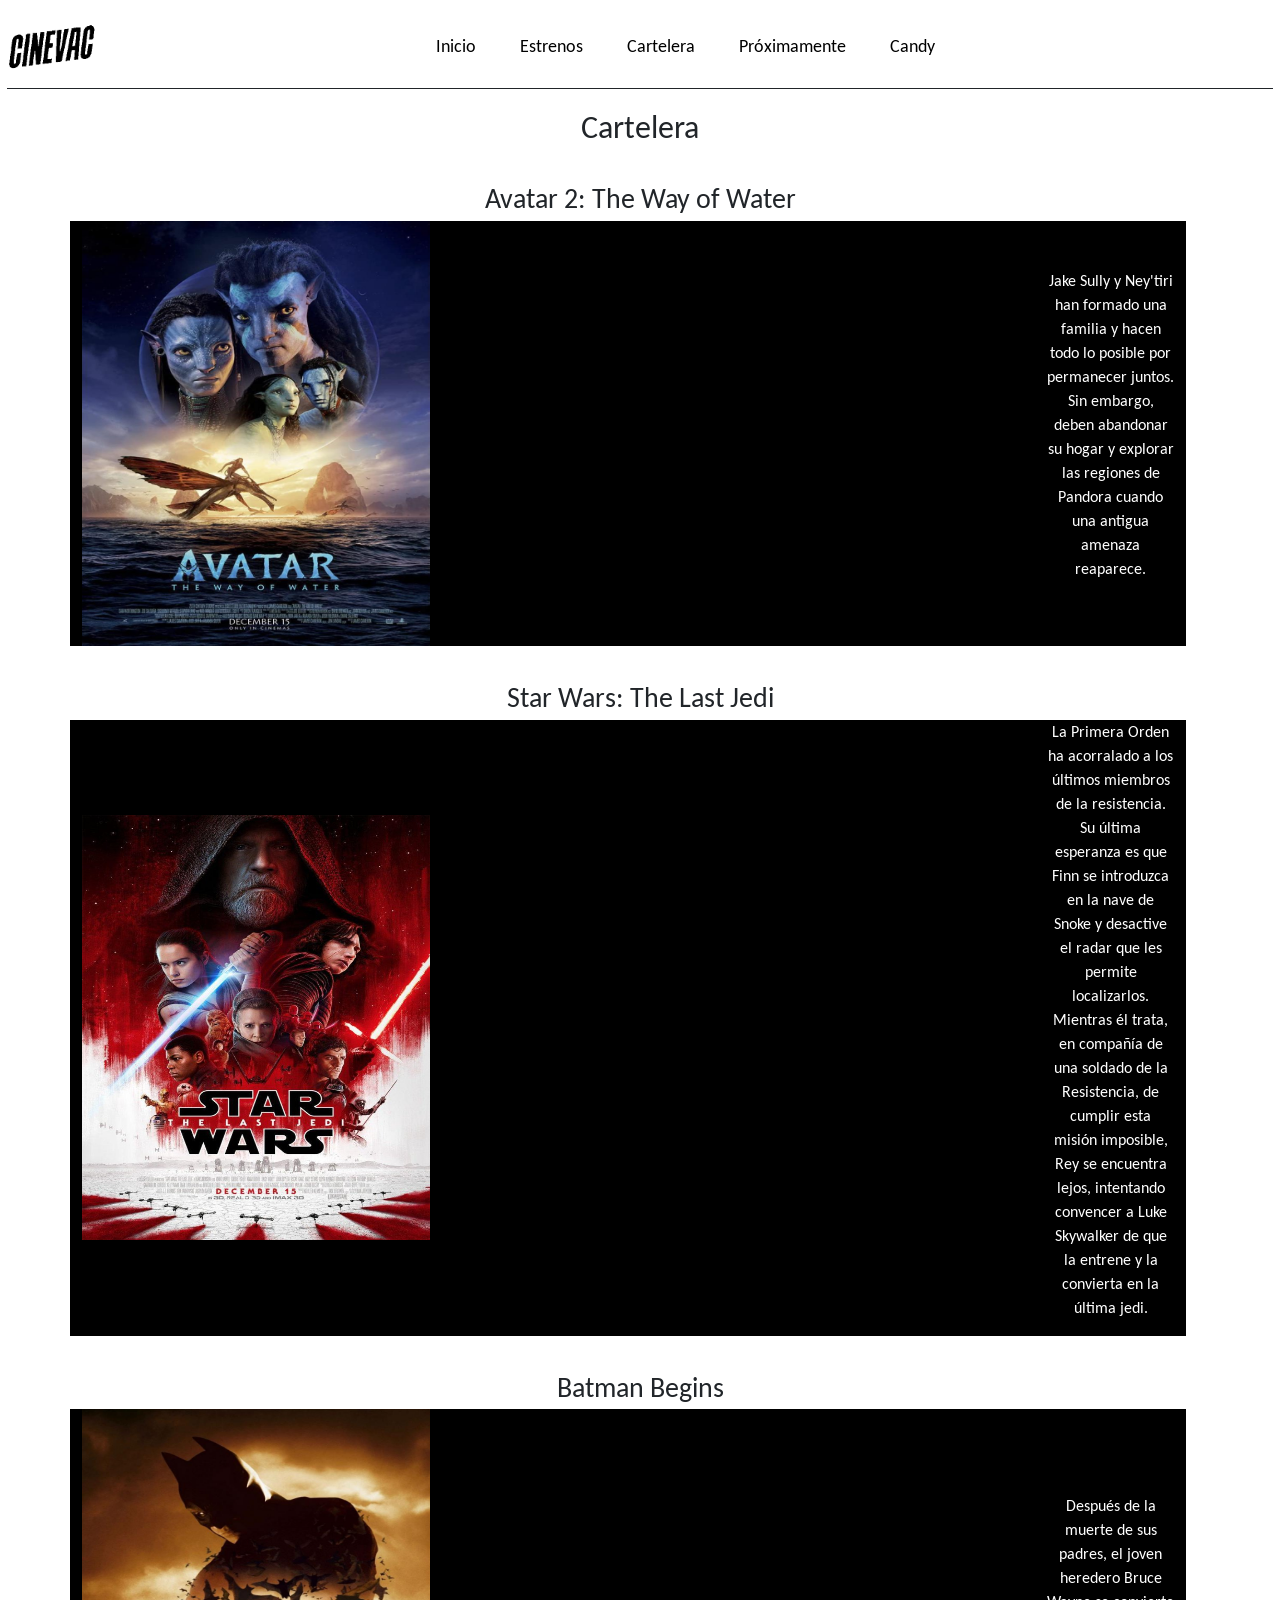
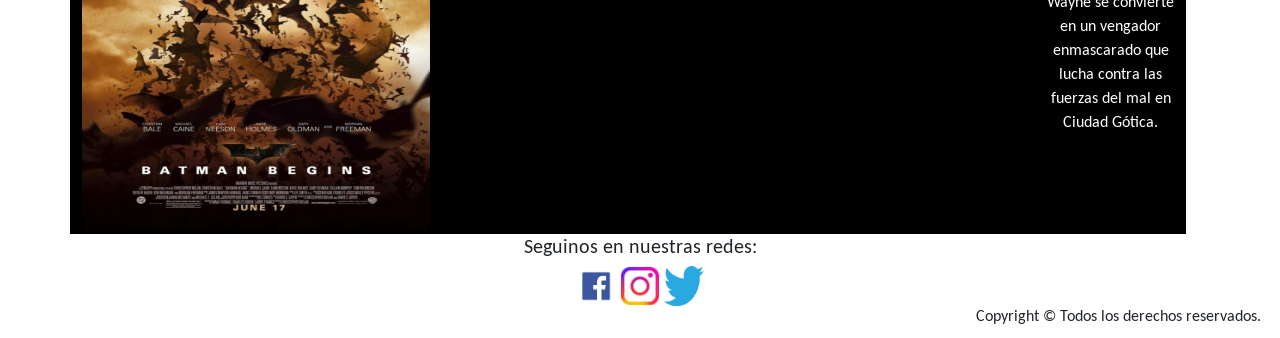
==== commit 092d2218: "Todas las paginas estan resposive, se agrego funcionalidad en la media query, se aplicaron variables" ====
--- a/cartelera.html
+++ b/cartelera.html
@@ -1,12 +1,13 @@
 <!DOCTYPE html>
 <html>
   <head>
-    <title>CineVac</title>
+    <title>Cartelera</title>
     <meta charset="utf-8" />
     <meta name="viewport" content="width=device-width, initial-scale=1.0">
     <link href="https://cdn.jsdelivr.net/npm/bootstrap@5.3.0-alpha3/dist/css/bootstrap.min.css" rel="stylesheet" integrity="sha384-KK94CHFLLe+nY2dmCWGMq91rCGa5gtU4mk92HdvYe+M/SXH301p5ILy+dN9+nJOZ" crossorigin="anonymous">
     <script src="https://cdn.jsdelivr.net/npm/bootstrap@5.3.0-alpha3/dist/js/bootstrap.bundle.min.js" integrity="sha384-ENjdO4Dr2bkBIFxQpeoTz1HIcje39Wm4jDKdf19U8gI4ddQ3GYNS7NTKfAdVQSZe" crossorigin="anonymous"></script>
     <link rel="icon" href="Recursos/logocinevac.png" />
+    <link rel="stylesheet" href="https://cdnjs.cloudflare.com/ajax/libs/animate.css/4.1.1/animate.min.css"/>
     <link rel="stylesheet" href="css/style.css" />
     <link rel="preconnect" href="https://fonts.googleapis.com" />
     <link rel="preconnect" href="https://fonts.gstatic.com" crossorigin />
@@ -20,7 +21,7 @@
     <header>
       <div class="encabezado">
         <nav class="navbar navbar-expand-lg navbar-light">
-          <img src="Recursos/logocinevac.png" alt="logo" class="logo-cvac">
+          <img src="Recursos/logocinevac.png" alt="logo" class="logo-cvac animate__animated animate__backInLeft">
           <div class="collapse navbar-collapse" id="nav-list">
             <ul class="navbar-nav ml-auto">
               <li class="nav-item"> <a class="nav-link" href="Inicio.html">Inicio</a></li>
@@ -42,7 +43,7 @@
         <h3 class="text-center">Avatar 2: The Way of Water</h3>
         <div class="contenedor row">
           <div class="col-lg-4 col-sm-12">
-            <img class="img-fluid" src="Recursos/avatar.jpg" alt="Imagen de Avatar 2: The Way of Water" />
+            <img class="img-fluid" src="Recursos/avatar.jpg" alt="Imagen de Avatar 2: The Way of Water" title="Avatar 2"/>
           </div>
           <div class="col-lg-6 col-sm-12">
             <div class="embed-responsive embed-responsive-16by9">
@@ -61,7 +62,7 @@
         <h3 class="text-center">Star Wars: The Last Jedi</h3>
         <div class="contenedor row">
           <div class="col-lg-4 col-sm-12">
-            <img class="img-fluid" src="Recursos/starwars.jpg" alt="Imagen de Star Wars: The Last Jedi" />
+            <img class="img-fluid" src="Recursos/starwars.jpg" alt="Imagen de Star Wars: The Last Jedi" title="Star Wars" />
           </div>
           <div class="col-lg-6 col-sm-12">
             <div class="embed-responsive embed-responsive-16by9">
@@ -80,7 +81,7 @@
         <h3 class="text-center">Batman Begins</h3>
         <div class="contenedor row">
           <div class="col-lg-4 col-sm-12">
-            <img class="img-fluid" src="Recursos/batman.jpg" alt="Imagen de Batman Begins" />
+            <img class="img-fluid" src="Recursos/batman.jpg" alt="Imagen de Batman Begins" title="Batman Begins"/>
           </div>
           <div class="col-lg-6 col-sm-12">
             <div class="embed-responsive embed-responsive-16by9">
--- a/css/style.css
+++ b/css/style.css
@@ -1,9 +1,36 @@
+/* Variables de estilo*/
+/* Variables de color*/
+/*HEADER*/
+.encabezado {
+  border-bottom: 1px solid;
+}
 
+#nav-list {
+  list-style-type: none;
+  grid-template-columns: repeat(6, 200px);
+  display: grid;
+  justify-content: center;
+  background-color: #ffffff;
+}
+#nav-list li {
+  font-size: 18px;
+  margin: 15px;
+}
+#nav-list a {
+  padding: 5px 7px 5px 7px;
+  text-decoration: none;
+  color: #000000;
+}
+#nav-list a:hover {
+  color: #0575f5;
+}
+
+/*BODY*/
 .body {
   min-height: 100vh;
   display: grid;
   flex-direction: column;
-  background-color:  #ffffff;
+  background-color: #ffffff;
   text-align: center;
   font-family: "Carlito", sans-serif;
   padding: 5px 7px 5px 7px;
@@ -11,41 +38,59 @@
   border-color: #000000;
 }
 
-.encabezado{
-  border-bottom: 1px solid;
-  
-}
-
 .fuente_carlito {
   font-family: "Carlito", sans-serif;
 }
 
-
-#nav-list {
-  list-style-type:none;
-  grid-template-columns: repeat(6, 200px);
-  display: grid;
+/*GENERALES*/
+.contenedor {
+  display: flex;
+  align-items: center;
   justify-content: center;
-  background-color: #ffffff;
-  
-  
+  background-color: #000000;
+  width: 100%;
+}
+.contenedor p {
+  margin-left: 35px;
+  color: #ffffff;
+}
+.contenedor img {
+  height: 425px;
+  width: 350px;
+}
+.contenedor iframe {
+  height: 400px;
+  width: 500px;
 }
 
-
-#nav-list li {
-  font-size: 18px;
-  margin: 15px;
-  
+.container h1 {
+  margin-top: 20px;
+  margin-bottom: 5px;
+  font-size: 2rem;
+}
+.container h2 {
+  font-size: 1.5rem;
+}
+.container h3 {
+  margin-top: 35px;
+  margin-bottom: 5px;
 }
 
-#nav-list li a {
-  padding: 5px 7px 5px 7px; 
-  text-decoration: none;
-  color: #000000;
+.contenedor_candy {
+  display: inline-block;
+  align-items: center;
+  justify-content: center;
+  text-align: center;
+}
+.contenedor_candy img {
+  width: 800px;
+  height: 450px;
 }
 
-#nav-list li a:hover {
-  color: #002fff;
+/*LOGOS*/
+.logo_red_soc {
+  height: 40px;
+  width: 40px;
 }
 
 .logo-cvac {
@@ -53,160 +98,69 @@
   width: 90px;
   display: grid;
   align-items: center;
-} 
-
-
-/*botones de arriba*/
-.botones {
-  height: 30px;
-  width: 200px;
-  margin: 10px;
-  background-color: #000000;
-  color: #ffffff;
-  margin-bottom: 15px;
-
-}
-.botones:hover {
-  background-color: rgb(35, 33, 190);
 }
 
-.contenedor {
-  display: flex;
-  align-items: center;
-  justify-content: center ;
-  background-color: #000000;
-  width: 100%;
+@media screen and (max-width: 400px) {
+  img.logo-cvac {
+    width: 200px;
+    height: 130px;
+  }
+  #nav-list li {
+    font-size: 3rem;
+  }
+  .container h1 {
+    font-size: 4rem;
+  }
+  .container h2 {
+    font-size: 3.5rem;
+  }
+  h3 {
+    font-size: 3rem;
+  }
+  h5 {
+    font-size: 2.5rem;
+  }
+  h6 {
+    font-size: 2rem;
+  }
+  p {
+    font-size: 2.5rem;
+  }
+  img.img-fluid {
+    width: 700px;
+    height: 800px;
+  }
+  img.img-fluid-banner {
+    width: 100%;
+  }
+  img.img-fluid-candy {
+    width: 100%;
+    height: 700px;
+  }
+  iframe.embed-responsive-item {
+    width: 900px;
+    height: 500px;
+  }
+  img.logo_red_soc {
+    width: 60px;
+    height: 60px;
+  }
+  input.form-control {
+    width: 100%;
+    height: 100px;
+    font-size: 2.5rem;
+  }
+  input.btn {
+    width: 400px;
+    height: 100px;
+    font-size: 2rem;
+  }
+  div.text-center {
+    font-size: 2.5rem;
+  }
+  .contenedor_candy {
+    width: 100%;
+  }
 }
 
-
-.contenedor p{
-  margin-left: 35px;
-  color:#ffffff
-}
-
-.contenedor img{
-height: 400px;
-width: 350px;
-}
-
-.contenedor iframe{
-  height: 400px;
-  width: 500px;
-
-  
-}
-.mariobanner{
-  display: inline-block;
-  text-align: center;
-  width: 950px;
-  color: #000000;
-}
-
-.mariobanner img {
-height: 400px;
-
-}
-
-
-.aside {
-  float:left;
-  width: 300px;
-  height:500px;
-  margin-top: 45px;
-  background-color: #ffffff;
-  color: #000000;
-  border: 1px;
-  border-style: solid;
-  text-align: center;
-  justify-content: center;
-  
-}
-.aside h2{
-  text-align: center;
-}
-
-.login{
-  list-style-type: none;
-}
-
-.login li{
-  margin-bottom: 10px;
-  margin-right: 30px;
-  
-}
-
-
-.contenedor_candy{
-  display: inline-block;
-  align-items: center;
-  justify-content: center; 
-  text-align: center;
-  width: 1200px;
-}
-
-.logo_red_soc{
-  height: 40px;
-  width: 40px;
-}
-
-
-
-.navbar-nav .nav-link{
-  color: rgb(0, 0, 0);
-}
-
-.navbar-nav .nav-link:hover {
-  color: rgb(0, 46, 252);
-}
-
-.container h1{
-  margin-top: 20px;
-  margin-bottom: 5px;
-}
-
-.container h3{
-  margin-top: 35px;
-  margin-bottom: 5px;
-}
-
-@media screen and (max-width: 400px){
-    img.logo-cvac{ width: 200px; height: 130px;}
-    #nav-list li{ font-size:3rem;}
-    h1 {font-size: 4rem;}
-    h3 {font-size: 3rem;}
-    p {font-size: 2.5rem;}
-    img.img-fluid {width: 700px ; height: 800px ;}
-    iframe.embed-responsive-item {width: 900px; height: 500px;}
-    h5{font-size: 2.5rem;}
-    h6{font-size: 2rem;}
-    img.logo_red_soc{width: 60px ; height: 60px;}
-    }
-
- 
-
-
-/* .navegador ul {
-  list-style-type: none;
-  text-align: center;
-}
-.navegador li {
-  display: inline;
-  text-align: center;
-  margin: 0 10px 0 0;
-}
-navegador li a {
-  padding: 5px 7px 5px 7px;
-  color: #666;
-  background-color: #eeeeee;
-  border: 1px solid #ccc;
-  text-decoration: none;
-}
-.navegador li a:hover {
-  background-color: #333333;
-  color: #ffffff;
-}
-
-.logo{
-    
-   margin: 0 auto;
-} */
+/*# sourceMappingURL=style.css.map */
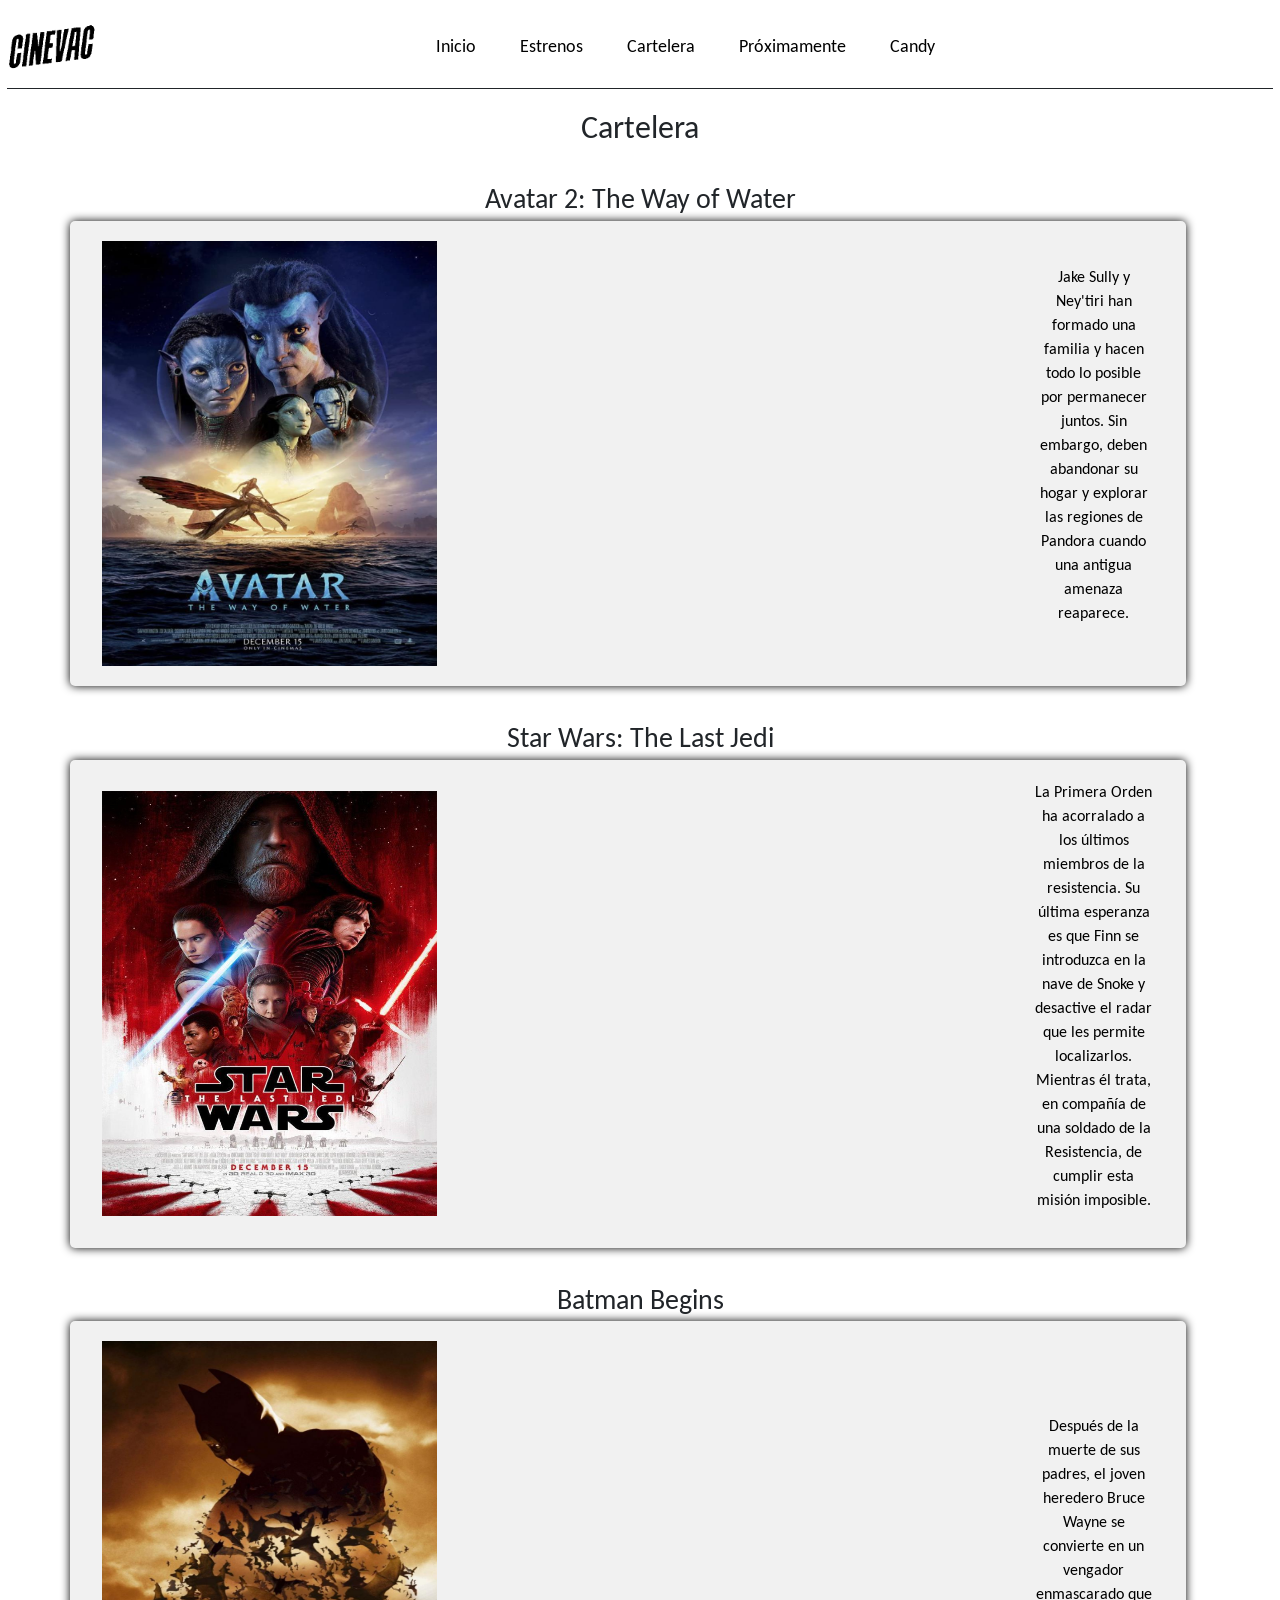
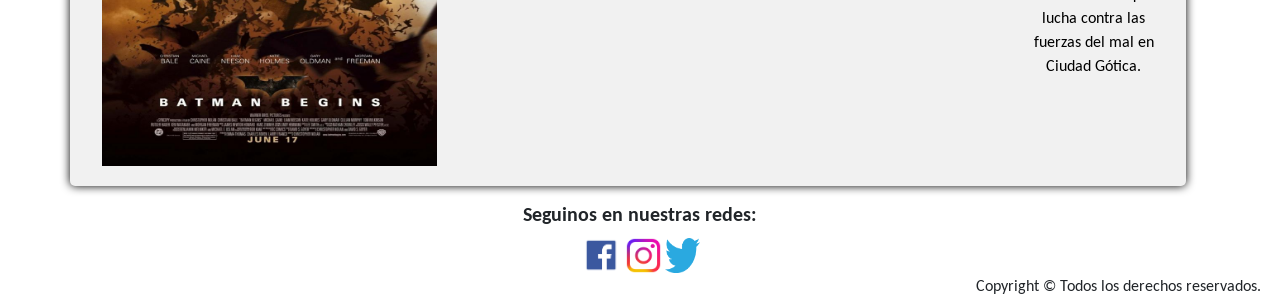
==== commit b69186ef: "se cambio el estilo de los contenedores, se agregaron variables y mixins, y se emprolijo el codigo" ====
--- a/cartelera.html
+++ b/cartelera.html
@@ -1,9 +1,10 @@
 <!DOCTYPE html>
 <html>
   <head>
-    <title>Cartelera</title>
+    <title>CineVac | Cartelera</title>
     <meta charset="utf-8" />
-    <meta name="viewport" content="width=device-width, initial-scale=1.0">
+    <meta name="viewport" content="width=device-width">
+    <meta name="CineVac" content="Conoce todas las películas en cartelera, horarios e información de CineVac.">
     <link href="https://cdn.jsdelivr.net/npm/bootstrap@5.3.0-alpha3/dist/css/bootstrap.min.css" rel="stylesheet" integrity="sha384-KK94CHFLLe+nY2dmCWGMq91rCGa5gtU4mk92HdvYe+M/SXH301p5ILy+dN9+nJOZ" crossorigin="anonymous">
     <script src="https://cdn.jsdelivr.net/npm/bootstrap@5.3.0-alpha3/dist/js/bootstrap.bundle.min.js" integrity="sha384-ENjdO4Dr2bkBIFxQpeoTz1HIcje39Wm4jDKdf19U8gI4ddQ3GYNS7NTKfAdVQSZe" crossorigin="anonymous"></script>
     <link rel="icon" href="Recursos/logocinevac.png" />
@@ -11,13 +12,10 @@
     <link rel="stylesheet" href="css/style.css" />
     <link rel="preconnect" href="https://fonts.googleapis.com" />
     <link rel="preconnect" href="https://fonts.gstatic.com" crossorigin />
-    <link
-      href="https://fonts.googleapis.com/css2?family=Carlito:wght@400;700&display=swap"
-      rel="stylesheet"/>
+    <link href="https://fonts.googleapis.com/css2?family=Carlito:wght@400;700&display=swap"rel="stylesheet"/>
   </head>
-  <meta name="copyright" content="google" />
+  
   <body class="body">
-    
     <header>
       <div class="encabezado">
         <nav class="navbar navbar-expand-lg navbar-light">
@@ -25,19 +23,17 @@
           <div class="collapse navbar-collapse" id="nav-list">
             <ul class="navbar-nav ml-auto">
               <li class="nav-item"> <a class="nav-link" href="Inicio.html">Inicio</a></li>
-              <li class="nav-item"> <a class="nav-link" href="estrenos.html">Estrenos</a></li>
-              <li class="nav-item"> <a class="nav-link" href="cartelera.html">Cartelera</a></li>
-              <li class="nav-item"> <a class="nav-link" href="proximamente.html">Próximamente</a></li>
-              <li class="nav-item"> <a class="nav-link" href="candy.html">Candy</a></li>
+              <li class="nav-item"> <a class="nav-link" href="Estrenos.html">Estrenos</a></li>
+              <li class="nav-item"> <a class="nav-link" href="Cartelera.html">Cartelera</a></li>
+              <li class="nav-item"> <a class="nav-link" href="Proximamente.html">Próximamente</a></li>
+              <li class="nav-item"> <a class="nav-link" href="Candy.html">Candy</a></li>
             </ul>
           </div>
         </nav>
       </div>
     </header>
     
-    <main>
-      
-
+    <main> 
       <div class="container">
         <h1>Cartelera</h1>
         <h3 class="text-center">Avatar 2: The Way of Water</h3>
@@ -71,13 +67,13 @@
           </div>
           <div class="col-lg-2 col-sm-12">
             <p>
-              La Primera Orden ha acorralado a los últimos miembros de la resistencia. Su última esperanza es que Finn se introduzca en la nave de Snoke y desactive el radar que les permite localizarlos. Mientras él trata, en compañía de una soldado de la Resistencia, de cumplir esta misión imposible, Rey se encuentra lejos, intentando convencer a Luke Skywalker de que la entrene y la convierta en la última jedi.
+              La Primera Orden ha acorralado a los últimos miembros de la resistencia. Su última esperanza es que Finn se introduzca en la nave de Snoke y desactive el radar que les permite localizarlos. Mientras él trata, en compañía de una soldado de la Resistencia, de cumplir esta misión imposible.
             </p>
           </div>
         </div>
       </div>
 
-      <div class="container">
+      <div class="container mb-3">
         <h3 class="text-center">Batman Begins</h3>
         <div class="contenedor row">
           <div class="col-lg-4 col-sm-12">
@@ -101,17 +97,15 @@
     <div class="container-fluid">
       <div class="row">
         <div class="col-12">
-          <h5 class="col-12">Seguinos en nuestras redes:</h5>
-          
-            <a href="#" target="_blank"><img class="logo_red_soc" src="Recursos/logofb.png" alt="Facebook"></a>
-            <a href="#" target="_blank"><img class="logo_red_soc" src="Recursos/logoig.png" alt="Instagram"></a>
-            <a href="#" target="_blank"><img class="logo_red_soc" src="Recursos/logotw.png" alt="Twitter"></a>
-          </div>
+          <h5 class="col-12"><b>Seguinos en nuestras redes:</b></h5>
+          <a href="#" target="_blank"><img class="logo_red_soc fb" src="Recursos/logofb.png" alt="Facebook"></a>
+          <a href="#" target="_blank"><img class="logo_red_soc" src="Recursos/logoig.png" alt="Instagram"></a>
+          <a href="#" target="_blank"><img class="logo_red_soc" src="Recursos/logotw.png" alt="Twitter"></a>
         </div>
+      </div>
         <div class="col-12">
           <h6 class="text-end">Copyright © Todos los derechos reservados.</h6>
         </div>
-      </div>
     </div>
   </footer>
   </body>
--- a/css/style.css
+++ b/css/style.css
@@ -1,5 +1,6 @@
 /* Variables de estilo*/
 /* Variables de color*/
+/*mixins*/
 /*HEADER*/
 .encabezado {
   border-bottom: 1px solid;
@@ -22,7 +23,7 @@
   color: #000000;
 }
 #nav-list a:hover {
-  color: #0575f5;
+  color: #0077ff;
 }
 
 /*BODY*/
@@ -47,12 +48,16 @@
   display: flex;
   align-items: center;
   justify-content: center;
-  background-color: #000000;
   width: 100%;
+  background-color: #f1f1f1;
+  padding: 20px;
+  border-radius: 5px;
+  box-shadow: 0 0 10px rgb(0, 0, 0);
 }
 .contenedor p {
   margin-left: 35px;
-  color: #ffffff;
+  color: #000000;
+  font-size: 1rem;
 }
 .contenedor img {
   height: 425px;
@@ -89,8 +94,13 @@
 
 /*LOGOS*/
 .logo_red_soc {
-  height: 40px;
-  width: 40px;
+  height: 35px;
+  width: 35px;
+}
+
+.logo_red_soc.fb {
+  height: 42px;
+  width: 42px;
 }
 
 .logo-cvac {
@@ -101,18 +111,17 @@
 }
 
 @media screen and (max-width: 400px) {
-  img.logo-cvac {
-    width: 200px;
-    height: 130px;
-  }
   #nav-list li {
-    font-size: 3rem;
+    font-size: 2.5rem;
   }
   .container h1 {
     font-size: 4rem;
   }
   .container h2 {
     font-size: 3.5rem;
+  }
+  .contenedor p {
+    font-size: 2.5rem;
   }
   h3 {
     font-size: 3rem;
@@ -123,8 +132,9 @@
   h6 {
     font-size: 2rem;
   }
-  p {
-    font-size: 2.5rem;
+  img.logo-cvac {
+    width: 250px;
+    height: 150px;
   }
   img.img-fluid {
     width: 700px;
@@ -137,13 +147,13 @@
     width: 100%;
     height: 700px;
   }
+  img.logo_red_soc {
+    width: 60px;
+    height: 60px;
+  }
   iframe.embed-responsive-item {
     width: 900px;
     height: 500px;
-  }
-  img.logo_red_soc {
-    width: 60px;
-    height: 60px;
   }
   input.form-control {
     width: 100%;
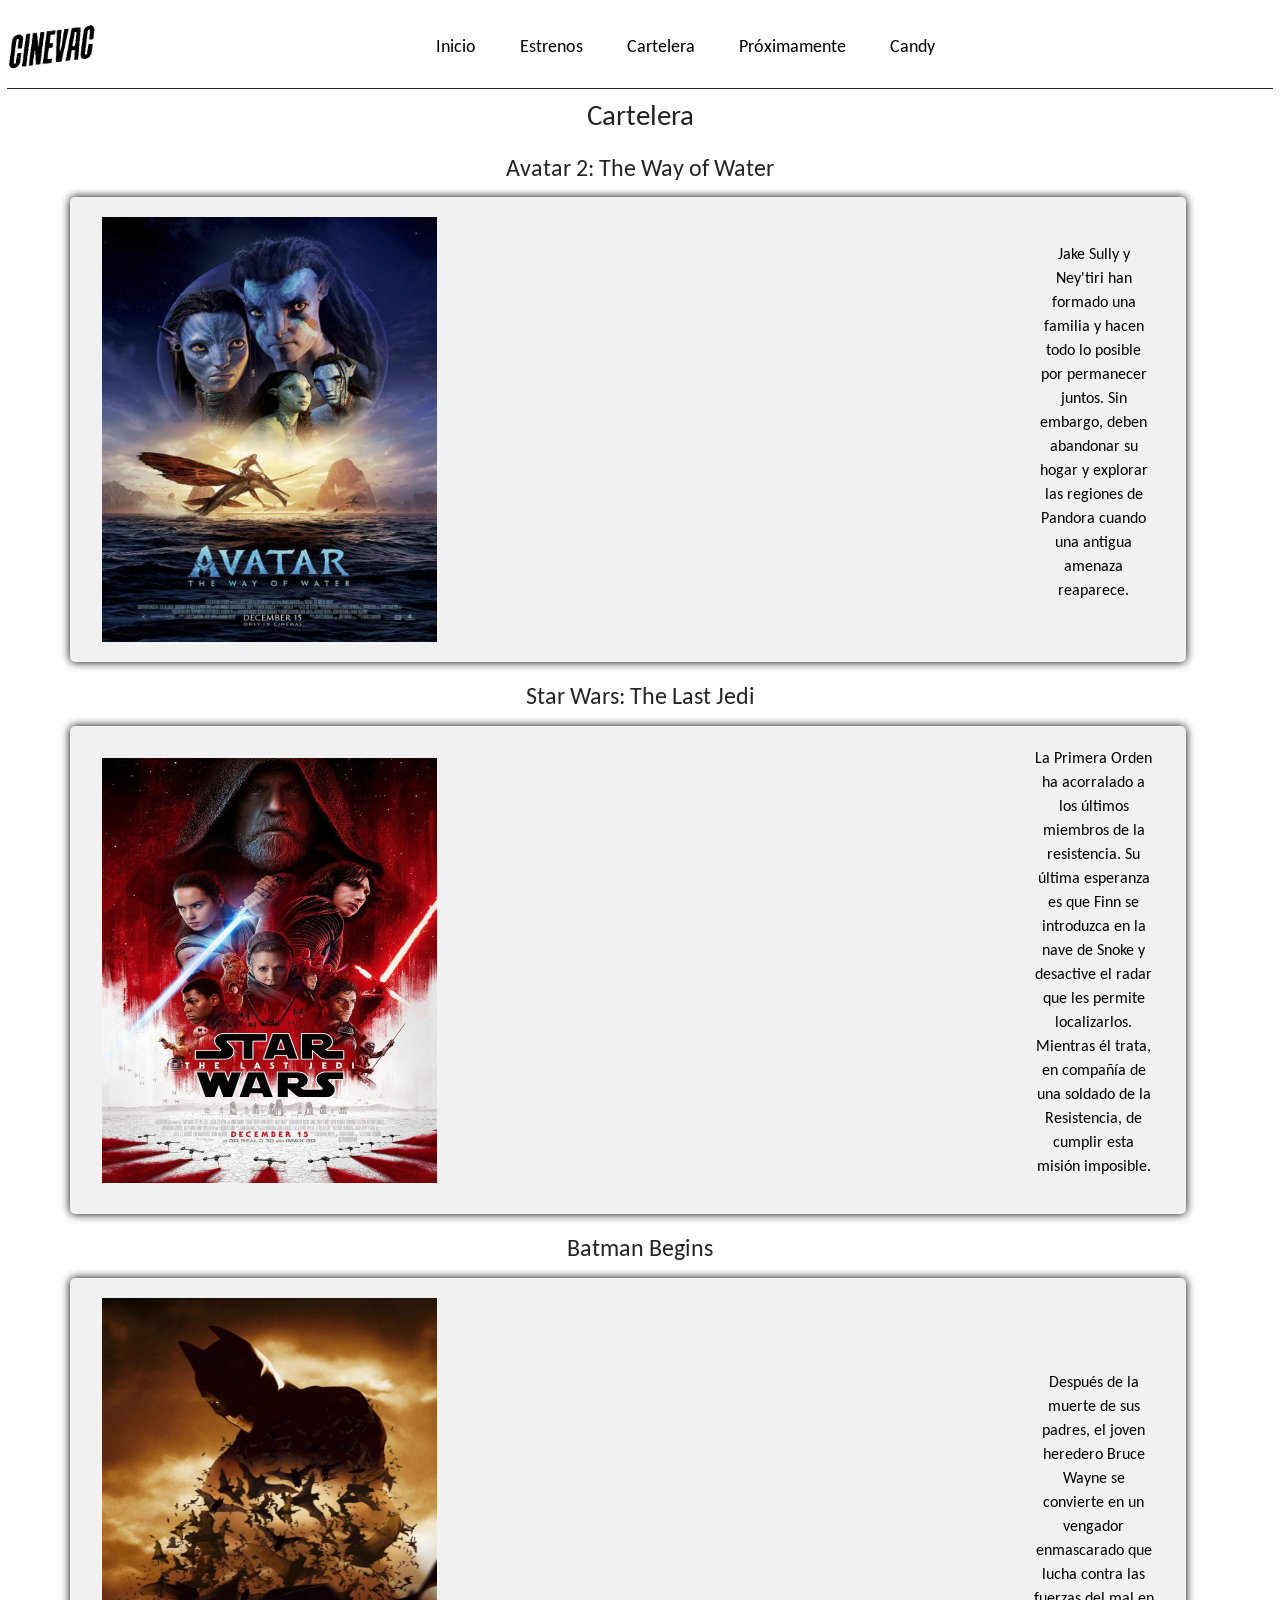
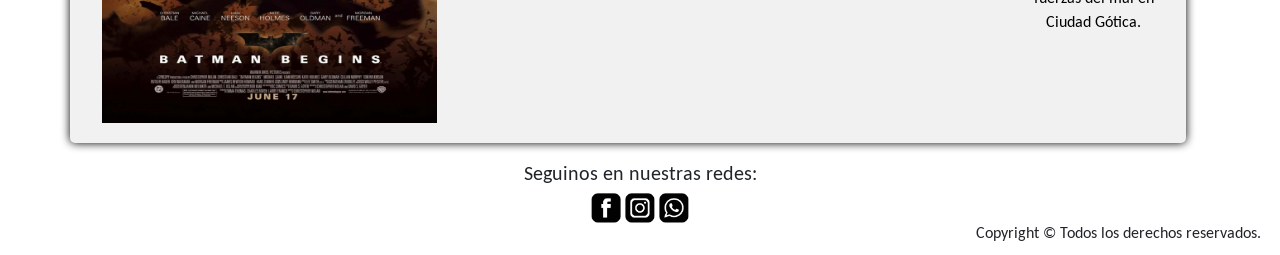
==== commit e8e3736c: "commit final, se agrego soporte responsive para tablet, se pulieron detalles generales, se cambio el" ====
--- a/cartelera.html
+++ b/cartelera.html
@@ -4,6 +4,9 @@
     <title>CineVac | Cartelera</title>
     <meta charset="utf-8" />
     <meta name="viewport" content="width=device-width">
+    <meta name="language" content="es">
+    <meta name="author" content="CineVac">
+    <meta name="keywords" content="cine, CineVac, películas, estrenos, cartelera, cine argentino">
     <meta name="CineVac" content="Conoce todas las películas en cartelera, horarios e información de CineVac.">
     <link href="https://cdn.jsdelivr.net/npm/bootstrap@5.3.0-alpha3/dist/css/bootstrap.min.css" rel="stylesheet" integrity="sha384-KK94CHFLLe+nY2dmCWGMq91rCGa5gtU4mk92HdvYe+M/SXH301p5ILy+dN9+nJOZ" crossorigin="anonymous">
     <script src="https://cdn.jsdelivr.net/npm/bootstrap@5.3.0-alpha3/dist/js/bootstrap.bundle.min.js" integrity="sha384-ENjdO4Dr2bkBIFxQpeoTz1HIcje39Wm4jDKdf19U8gI4ddQ3GYNS7NTKfAdVQSZe" crossorigin="anonymous"></script>
@@ -19,14 +22,28 @@
     <header>
       <div class="encabezado">
         <nav class="navbar navbar-expand-lg navbar-light">
-          <img src="Recursos/logocinevac.png" alt="logo" class="logo-cvac animate__animated animate__backInLeft">
+          <div class="d-flex align-items-center">
+            <img src="Recursos/logocinevac.png" alt="logo" title="logo" class="logo-cvac animate__animated animate__backInLeft">
+            <div class="menu dropdown menu-dropdown">
+              <a class="boton btn dropdown-toggle" href="#" data-bs-toggle="dropdown">
+                Menu
+              </a>
+              <ul class="dropdown-menu">
+                <li><a class="dropdown-item" href="index.html">Inicio</a></li>
+                <li><a class="dropdown-item" href="estrenos.html">Estrenos</a></li>
+                <li><a class="dropdown-item" href="cartelera.html">Cartelera</a></li>
+                <li><a class="dropdown-item" href="proximamente.html">Próximamente</a></li>
+                <li><a class="dropdown-item" href="candy.html">Candy</a></li>
+              </ul>
+            </div>
+          </div>
           <div class="collapse navbar-collapse" id="nav-list">
-            <ul class="navbar-nav ml-auto">
-              <li class="nav-item"> <a class="nav-link" href="Inicio.html">Inicio</a></li>
-              <li class="nav-item"> <a class="nav-link" href="Estrenos.html">Estrenos</a></li>
-              <li class="nav-item"> <a class="nav-link" href="Cartelera.html">Cartelera</a></li>
-              <li class="nav-item"> <a class="nav-link" href="Proximamente.html">Próximamente</a></li>
-              <li class="nav-item"> <a class="nav-link" href="Candy.html">Candy</a></li>
+            <ul class="navbar-nav ml-auto dropdown-menu-end">
+              <li class="nav-item"><a class="nav-link" href="index.html">Inicio</a></li>
+              <li class="nav-item"><a class="nav-link" href="estrenos.html">Estrenos</a></li>
+              <li class="nav-item"><a class="nav-link" href="cartelera.html">Cartelera</a></li>
+              <li class="nav-item"><a class="nav-link" href="proximamente.html">Próximamente</a></li>
+              <li class="nav-item"><a class="nav-link" href="candy.html">Candy</a></li>
             </ul>
           </div>
         </nav>
@@ -97,10 +114,10 @@
     <div class="container-fluid">
       <div class="row">
         <div class="col-12">
-          <h5 class="col-12"><b>Seguinos en nuestras redes:</b></h5>
-          <a href="#" target="_blank"><img class="logo_red_soc fb" src="Recursos/logofb.png" alt="Facebook"></a>
-          <a href="#" target="_blank"><img class="logo_red_soc" src="Recursos/logoig.png" alt="Instagram"></a>
-          <a href="#" target="_blank"><img class="logo_red_soc" src="Recursos/logotw.png" alt="Twitter"></a>
+          <h5 class="col-12">Seguinos en nuestras redes:</h5>
+          <a href="#" target="_blank"><img class="logo_red_soc" src="Recursos/logo_fb.png"></a>
+          <a href="#" target="_blank"><img class="logo_red_soc" src="Recursos/logo_ig.png"></a>
+          <a href="#" target="_blank"><img class="logo_red_soc" src="Recursos/logo_wp.png"></a>
         </div>
       </div>
         <div class="col-12">
--- a/css/style.css
+++ b/css/style.css
@@ -69,16 +69,17 @@
 }
 
 .container h1 {
+  margin-top: 10px;
+  margin-bottom: 5px;
+  font-size: 1.8rem;
+}
+.container h2 {
+  font-size: 1.8rem;
+}
+.container h3 {
   margin-top: 20px;
-  margin-bottom: 5px;
-  font-size: 2rem;
-}
-.container h2 {
+  margin-bottom: 15px;
   font-size: 1.5rem;
-}
-.container h3 {
-  margin-top: 35px;
-  margin-bottom: 5px;
 }
 
 .contenedor_candy {
@@ -92,15 +93,23 @@
   height: 450px;
 }
 
+footer {
+  margin-top: 2px;
+}
+
+.menu {
+  display: none;
+}
+
+.login {
+  margin-left: 260px;
+  width: 800px;
+}
+
 /*LOGOS*/
 .logo_red_soc {
-  height: 35px;
-  width: 35px;
-}
-
-.logo_red_soc.fb {
-  height: 42px;
-  width: 42px;
+  height: 30px;
+  width: 30px;
 }
 
 .logo-cvac {
@@ -110,24 +119,56 @@
   align-items: center;
 }
 
-@media screen and (max-width: 400px) {
+@media screen and (max-width: 450px) {
+  .login {
+    margin-left: 0px;
+    width: 100%;
+  }
+  .menu {
+    margin-left: 550px;
+    display: flex;
+    justify-content: flex-end;
+    background-color: rgb(255, 255, 255);
+    color: #000000;
+    border-style: solid;
+  }
+  .menu .boton {
+    width: 360px;
+  }
+  .menu a {
+    width: 360px;
+    color: #000000;
+    font-size: 3.5rem;
+  }
+  .menu .dropdown-item {
+    font-size: 3.5rem;
+    background-color: rgb(41, 37, 37);
+    color: #ffffff;
+  }
   #nav-list li {
     font-size: 2.5rem;
+    display: none;
   }
   .container h1 {
     font-size: 4rem;
+    background-color: #000000;
+    color: #ffffff;
+    padding-right: 25px;
   }
   .container h2 {
     font-size: 3.5rem;
   }
+  .container h3 {
+    font-size: 2.8rem;
+  }
   .contenedor p {
-    font-size: 2.5rem;
+    font-size: 2.8rem;
   }
   h3 {
-    font-size: 3rem;
+    font-size: 3.2rem;
   }
   h5 {
-    font-size: 2.5rem;
+    font-size: 2.7rem;
   }
   h6 {
     font-size: 2rem;
@@ -139,12 +180,13 @@
   img.img-fluid {
     width: 700px;
     height: 800px;
+    margin-right: 50px;
   }
   img.img-fluid-banner {
     width: 100%;
   }
   img.img-fluid-candy {
-    width: 100%;
+    width: 1000px;
     height: 700px;
   }
   img.logo_red_soc {
@@ -172,5 +214,111 @@
     width: 100%;
   }
 }
+@media screen and (min-width: 768px) and (max-width: 992px) {
+  .login {
+    margin-left: 0px;
+  }
+  .menu {
+    margin-left: 850px;
+    display: flex;
+    justify-content: flex-end;
+    background-color: rgb(255, 255, 255);
+    color: #000000;
+    border-style: solid;
+  }
+  .menu .boton {
+    width: 150px;
+  }
+  .menu a {
+    width: 360px;
+    color: #000000;
+    font-size: 2rem;
+  }
+  .menu .dropdown-item {
+    font-size: 1.5rem;
+    background-color: rgb(41, 37, 37);
+    color: #ffffff;
+    width: 165px;
+    height: 50px;
+  }
+  #nav-list li {
+    font-size: 2.5rem;
+    display: none;
+  }
+  .container {
+    width: 100%;
+  }
+  .container h1 {
+    font-size: 3rem;
+    background-color: #000000;
+    color: #ffffff;
+    padding-right: 25px;
+  }
+  .container h2 {
+    font-size: 2.5rem;
+  }
+  .container h3 {
+    font-size: 2rem;
+  }
+  .contenedor {
+    width: 100%;
+  }
+  .contenedor p {
+    font-size: 1.8rem;
+  }
+  h3 {
+    font-size: 3.2rem;
+  }
+  h5 {
+    font-size: 1.8rem;
+  }
+  h6 {
+    font-size: 1.5rem;
+  }
+  img.logo-cvac {
+    width: 150px;
+    height: 100px;
+  }
+  img.img-fluid {
+    padding-bottom: 5px;
+    width: 100%;
+    height: 800px;
+    margin-right: 50px;
+  }
+  img.img-fluid-banner {
+    width: 100%;
+    height: 400px;
+  }
+  img.img-fluid-candy {
+    width: 100%;
+    height: 500px;
+  }
+  img.logo_red_soc {
+    width: 40px;
+    height: 40px;
+  }
+  iframe.embed-responsive-item {
+    padding-bottom: 5px;
+    width: 100%;
+    height: 500px;
+  }
+  input.form-control {
+    width: 100%;
+    height: 80px;
+    font-size: 2rem;
+  }
+  input.btn {
+    width: 200px;
+    height: 80px;
+    font-size: 2rem;
+  }
+  div.text-center {
+    margin-top: 5px;
+    font-size: 2rem;
+  }
+  .contenedor_candy {
+    width: 100%;
+  }
+}
 
 /*# sourceMappingURL=style.css.map */
